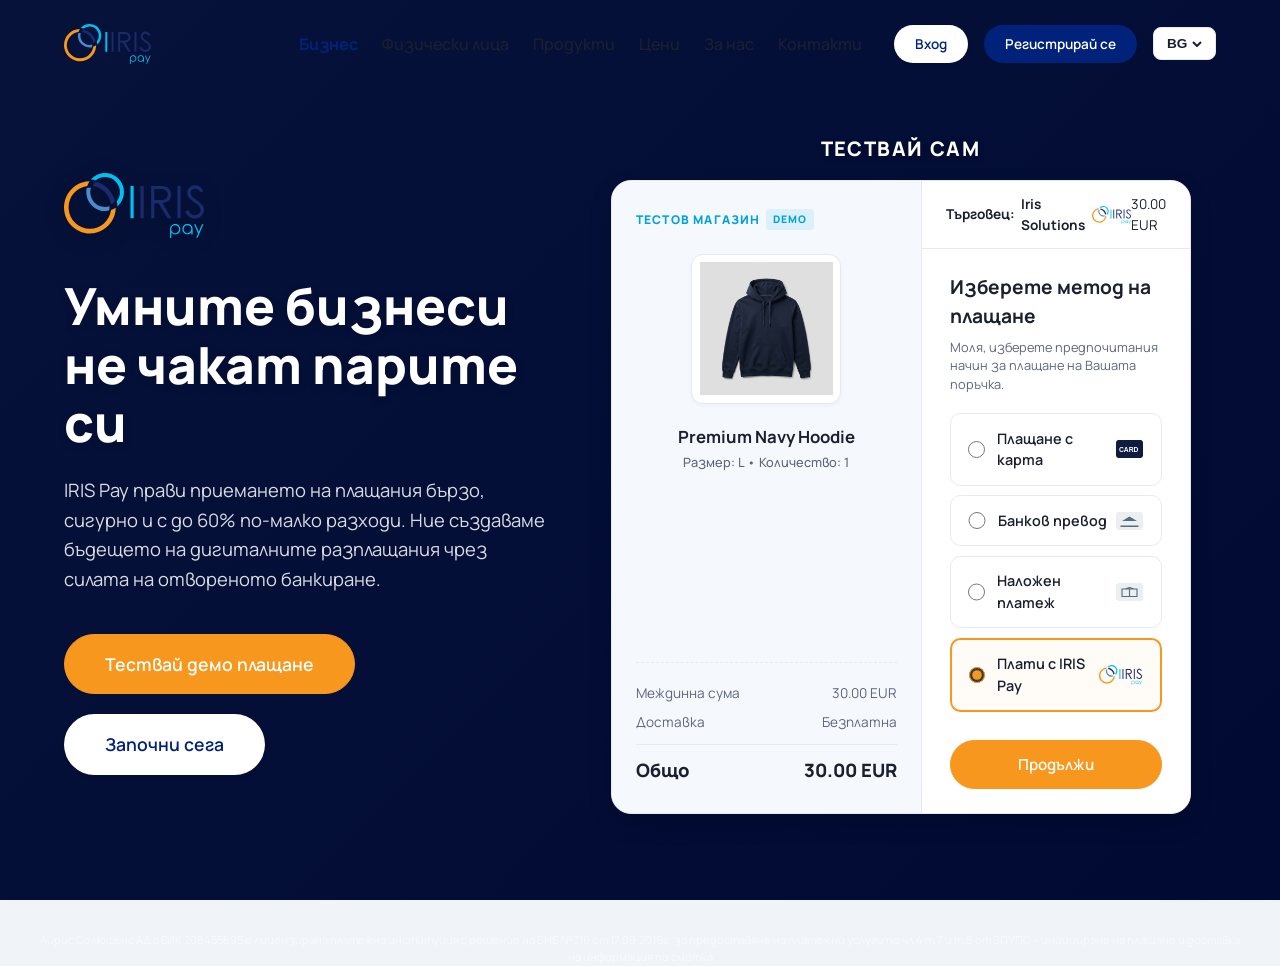
==== index.html @ ea44b790 "Add files via upload" ====
<!DOCTYPE html>
<html lang="bg">
<head>
  <meta charset="UTF-8">
  <meta name="viewport" content="width=device-width, initial-scale=1.0">
  <title>IRIS Pay - Умните бизнеси не чакат парите си</title>
  <meta name="description" content="IRIS Pay прави приемането на плащания бързо, сигурно и с до 60% по-малко разходи. Ние създаваме бъдещето на дигиталните разплащания.">
  <meta name="keywords" content="IRIS Pay, Open Banking, плащане по сметка, БГ банки, финтех">
  <link rel="stylesheet" href="style.css">
  <link rel="shortcut icon" href="iris-logo.svg" type="image/svg+xml">
</head>
<body>

  <!-- Header -->
  <header class="header" id="main-header">
    <a href="index.html" class="header__logo-link" id="logo-home">
      <img src="iris-logo.svg" alt="IRIS Pay Logo" class="header__logo">
    </a>
    
    <nav class="header__nav">
      <ul class="header__menu">
        <li class="header__menu-item"><a href="#" class="header__menu-link header__menu-link--active">Бизнес</a></li>
        <li class="header__menu-item"><a href="#" class="header__menu-link">Физически лица</a></li>
        <li class="header__menu-item"><a href="#" class="header__menu-link">Продукти</a></li>
        <li class="header__menu-item"><a href="#" class="header__menu-link">Цени</a></li>
        <li class="header__menu-item"><a href="#" class="header__menu-link">За нас</a></li>
        <li class="header__menu-item"><a href="#" class="header__menu-link">Контакти</a></li>
      </ul>
      
      <div class="header__right">
        <a href="#" class="btn btn--white" style="padding: 0.5rem 1.25rem; font-size: 0.85rem;" id="login-button">Вход</a>
        <a href="#" class="btn btn--blue" style="padding: 0.5rem 1.25rem; font-size: 0.85rem;" id="register-button">Регистрирай се</a>
        
        <div class="language-selector" id="lang-selector">
          <button class="language-btn" id="language-toggle">
            <span id="current-lang-text">BG</span>
            <svg viewBox="0 0 10 6">
              <path d="M1 1L5 5L9 1"/>
            </svg>
          </button>
          <ul class="language-dropdown" id="language-dropdown">
            <li class="language-item" data-lang="bg"><a href="#">BG</a></li>
            <li class="language-item" data-lang="en"><a href="#">EN</a></li>
            <li class="language-item" data-lang="ro"><a href="#">RO</a></li>
          </ul>
        </div>
      </div>
    </nav>
  </header>

  <!-- Hero Section -->
  <main class="hero" id="hero-section">
    <div class="hero__grid">
      <!-- Left Column: Branding Title & Description -->
      <div class="hero__content">
        <img src="iris-logo.svg" alt="IRIS Logo Big" class="hero__logo">
        <h1 class="hero__title">Умните бизнеси не чакат парите си</h1>
        <p class="hero__description">
          IRIS Pay прави приемането на плащания бързо, сигурно и с до 60% по-малко разходи. 
          Ние създаваме бъдещето на дигиталните разплащания чрез силата на отвореното банкиране.
        </p>
        <div class="hero__actions">
          <a href="#demo-widget-section" class="btn btn--orange" style="font-size: 1.1rem; padding: 1rem 2.5rem; border-radius: 2rem;" id="scroll-to-demo-btn">
            Тествай демо плащане
          </a>
          <a href="#" class="btn btn--white" style="font-size: 1.1rem; padding: 1rem 2.5rem; border-radius: 2rem;" id="learn-more-btn">Започни сега</a>
        </div>
      </div>
      
      <!-- Right Column: Interactive Embedded Widget -->
      <div class="demo-widget-column" id="demo-widget-section">
        <h2 class="widget-header-title">Тествай сам</h2>
        
        <!-- Widened payment widget layout -->
        <div class="payment-widget">
          
          <!-- E-Commerce Left Panel Sidebar -->
          <aside class="widget-sidebar">
            <div class="widget-sidebar__store-header">
              <span data-t="storeHeader">Тестов магазин</span>
              <span class="widget-sidebar__store-badge">Demo</span>
            </div>
            
            <div class="widget-sidebar__product-details">
              <div class="widget-sidebar__product-img-box">
                <img src="demo_hoodie.png" alt="Premium Hoodie" class="widget-sidebar__product-img">
              </div>
              <h3 class="widget-sidebar__product-title" data-t="productTitle">Premium Navy Hoodie</h3>
              <p class="widget-sidebar__product-meta">
                <span data-t="productSize">Размер: L</span> &bull; <span data-t="productQty">Количество: 1</span>
              </p>
            </div>
            
            <!-- Mobile compact summary info -->
            <div class="widget-sidebar__mobile-summary">
              <span class="widget-sidebar__mobile-total-label" data-t="totalLabel">Общо</span>
              <span class="widget-sidebar__mobile-total-val">30.00 EUR</span>
            </div>
            
            <div class="widget-sidebar__breakdown">
              <div class="widget-sidebar__row">
                <span data-t="subtotalLabel">Междинна сума</span>
                <span>30.00 EUR</span>
              </div>
              <div class="widget-sidebar__row">
                <span data-t="shippingLabel">Доставка</span>
                <span data-t="shippingVal">Безплатна</span>
              </div>
              <div class="widget-sidebar__row widget-sidebar__row--total">
                <span data-t="totalLabel">Общо</span>
                <span>30.00 EUR</span>
              </div>
            </div>
          </aside>
          
          <!-- Checkout Right Panel Main -->
          <section class="widget-main">
            <!-- Widget Summary Bar -->
            <div class="widget-summary-bar">
              <div class="widget-summary-bar__merchant-box">
                <span class="widget-summary-bar__merchant" data-t="merchantLabel">Търговец:</span>
                <span class="widget-summary-bar__merchant">Iris Solutions</span>
                <img src="iris-logo.svg" alt="Iris Solutions Logo" class="widget-summary-bar__merchant-logo">
              </div>
              
              <!-- Hidden Timer (activated during Iris Pay flow) -->
              <div class="timer-container" id="widget-timer-header" style="display: none;">
                <div class="timer-box">
                  <span id="timer-minutes">04</span>:<span id="timer-seconds">00</span>
                </div>
              </div>
              
              <div class="widget-summary-bar__amount">30.00 EUR</div>
            </div>
            
            <!-- Widget Content Body -->
            <div class="widget-content" id="widget-content-body">
              
              <!-- Step 1: Mock Merchant Checkout -->
              <div id="view-checkout-select">
                <h3 class="widget-title" data-t="checkoutTitle">Изберете метод на плащане</h3>
                <p class="widget-subtitle" data-t="checkoutSubtitle">Моля, изберете предпочитания начин за плащане на Вашата поръчка.</p>
                
                <div class="checkout-methods">
                  <!-- Method 1: Card -->
                  <div class="method-card" data-method="card">
                    <input type="radio" name="payment-method" class="method-card__radio" id="method-card-input">
                    <div class="method-card__details">
                      <span class="method-card__name" data-t="methodCard">Плащане с карта</span>
                      <div class="method-card__icons">
                        <svg class="method-card__icon" viewBox="0 0 36 24" width="36" height="24">
                          <rect width="36" height="24" rx="3" fill="#0f1c3f"/>
                          <text x="4" y="16" fill="#fff" font-size="9" font-family="sans-serif" font-weight="bold">CARD</text>
                        </svg>
                      </div>
                    </div>
                  </div>
                  
                  <!-- Method 2: Bank Transfer -->
                  <div class="method-card" data-method="transfer">
                    <input type="radio" name="payment-method" class="method-card__radio" id="method-transfer-input">
                    <div class="method-card__details">
                      <span class="method-card__name" data-t="methodTransfer">Банков превод</span>
                      <div class="method-card__icons">
                        <svg class="method-card__icon" viewBox="0 0 36 24" width="36" height="24">
                          <rect width="36" height="24" rx="3" fill="#eceff1"/>
                          <path d="M18 6 L8 12 L28 12 Z M10 12 L10 18 M14 12 L14 18 M18 12 L18 18 M22 12 L22 18 M26 12 L26 18 M6 18 L30 18 L30 20 L6 20 Z" fill="#546e7a"/>
                        </svg>
                      </div>
                    </div>
                  </div>
                  
                  <!-- Method 3: COD -->
                  <div class="method-card" data-method="cod">
                    <input type="radio" name="payment-method" class="method-card__radio" id="method-cod-input">
                    <div class="method-card__details">
                      <span class="method-card__name" data-t="methodCod">Наложен платеж</span>
                      <div class="method-card__icons">
                        <svg class="method-card__icon" viewBox="0 0 36 24" width="36" height="24">
                          <rect width="36" height="24" rx="3" fill="#eceff1"/>
                          <path d="M8 8 L28 8 L28 18 L8 18 Z M18 6 L12 8 M18 6 L24 8 M18 8 L18 18" stroke="#546e7a" stroke-width="1.5" fill="none"/>
                        </svg>
                      </div>
                    </div>
                  </div>
                  
                  <!-- Method 4: IRIS Pay -->
                  <div class="method-card method-card--iris method-card--selected" data-method="iris">
                    <input type="radio" name="payment-method" class="method-card__radio" id="method-iris-input" checked>
                    <div class="method-card__details">
                      <span class="method-card__name" data-t="methodIris">Плати с IRIS Pay</span>
                      <img src="iris-logo.svg" alt="IRIS Pay Logo" class="method-card__logo">
                    </div>
                  </div>
                </div>
                
                <!-- Guidance Alert Box -->
                <div class="checkout-alert" id="checkout-alert"></div>
                
                <button class="btn btn--orange" id="btn-checkout-next" style="margin-top: 1rem; border-radius: 2rem; width: 100%;">
                  <span data-t="continue">Продължи</span>
                </button>
              </div>
              
              <!-- Step 2: Country & Bank Selection (Initially Hidden) -->
              <div id="view-bank-list" style="display: none;">
                <h3 class="widget-title" data-t="title">Държава на банковата сметка</h3>
                
                <!-- Country Selector flags -->
                <div class="country-selector" id="flags-container"></div>
                
                <h3 class="widget-title" data-t="chooseBank" style="margin-top: 1rem;">Изберете Вашата банка</h3>
                <p class="widget-subtitle" data-t="chooseBankSubtitle">Когато изберете банката си, ще бъдете пренасочени към нейното приложение.</p>
                
                <!-- Bank Items Grid -->
                <div class="bank-grid" id="bank-grid"></div>
              </div>
              
              <!-- Step 3: Selected Bank Confirmation (Initially Hidden) -->
              <div id="view-bank-confirm" class="selected-bank-view" style="display: none;">
                <div class="selected-bank-header">
                  <div class="selected-bank-title">
                    <span data-t="selectedBank">Избрана банка:</span>
                    <span class="selected-bank-name dynamic-bank-name">Revolut</span>
                  </div>
                  <a href="#" class="back-link" id="back-to-list">
                    <svg width="12" height="12" viewBox="0 0 24 24" fill="none" stroke="currentColor" stroke-width="2.5" stroke-linecap="round" stroke-linejoin="round" style="transform: rotate(180deg);">
                      <line x1="5" y1="12" x2="19" y2="12"></line>
                      <polyline points="12 5 19 12 12 19"></polyline>
                    </svg>
                    <span data-t="selectOtherBank">Изберете друга банка</span>
                  </a>
                </div>
                
                <div class="selected-bank-instructions" id="instructions-text">
                  <!-- Dynamically populated instructions -->
                </div>
                
                <div class="selected-bank-actions">
                  <button class="btn btn--orange btn--widget-continue" id="btn-continue-widget">
                    <span data-t="continue">Продължи</span>
                  </button>
                  <button class="btn--circle-arrow-widget" id="btn-continue-circle-widget">
                    <svg width="14" height="14" viewBox="0 0 24 24" fill="none" stroke="currentColor" stroke-width="3" stroke-linecap="round" stroke-linejoin="round">
                      <line x1="5" y1="12" x2="19" y2="12"></line>
                      <polyline points="12 5 19 12 12 19"></polyline>
                    </svg>
                  </button>
                </div>
              </div>
              
              <!-- Step 4: Inline Mock Bank Portal (Initially Hidden) -->
              <div id="view-bank-portal" class="bank-portal-inline" style="display: none;">
                <div class="bank-portal-inline__logo" id="portal-bank-logo-container"></div>
                <h2 class="bank-portal-inline__title" data-t="bankPortalTitle">Потвърждение на плащането</h2>
                <p class="bank-portal-inline__desc" id="portal-desc-text">
                  Моля, потвърдете трансакцията към <span id="portal-desc-merchant">Iris Solutions</span>.
                </p>
                
                <div class="bank-portal-inline__info-box">
                  <div class="bank-portal-inline__row">
                    <span class="bank-portal-inline__label" data-t="merchantLabel">Търговец:</span>
                    <span class="bank-portal-inline__val" id="portal-merchant-val">Iris Solutions</span>
                  </div>
                  <div class="bank-portal-inline__row">
                    <span class="bank-portal-inline__label" data-t="description">Описание:</span>
                    <span class="bank-portal-inline__val" id="portal-desc-val">IRIS-1042: Premium Navy Hoodie</span>
                  </div>
                  <div class="bank-portal-inline__row">
                    <span class="bank-portal-inline__label" data-t="date">Дата:</span>
                    <span class="bank-portal-inline__val" id="portal-date-val">2026-07-08 14:53:24</span>
                  </div>
                  <div class="bank-portal-inline__row">
                    <span class="bank-portal-inline__label" data-t="amountLabel">Сума:</span>
                    <span class="bank-portal-inline__val" id="portal-amount-val">30.00 EUR</span>
                  </div>
                </div>
                
                <button id="portal-btn-confirm" class="btn btn--portal-confirm">Потвърди плащането</button>
                <button id="portal-btn-cancel" class="btn btn--portal-cancel">Откажи плащането</button>
              </div>
              
            </div>
          </section>
          
        </div>
      </div>
    </div>
  </main>

  <!-- Disclaimer Footer -->
  <footer class="checkout-footer" id="checkout-footer" data-t="licence">
    Айрис Солюшънс АД с ЕИК 208455895 е лицензирана платежна институция с решение на БНБ №316 от 17.09.2019г. за предоставяне на платежни услуги по чл.4 т.7 и т.8 от ЗПУПС – иницииране на плащане и доставка на информация по сметка
  </footer>

  <script src="app.js"></script>
  <script>
    // Smooth scroll to demo widget section when clicking "Тествай демо плащане" button
    document.getElementById('scroll-to-demo-btn').addEventListener('click', (e) => {
      e.preventDefault();
      document.getElementById('demo-widget-section').scrollIntoView({ behavior: 'smooth' });
    });
  </script>
</body>
</html>
---- style.css ----
@import url('https://fonts.googleapis.com/css2?family=Manrope:wght@300;400;500;600;700;800&display=swap');

:root {
  --font-main: 'Manrope', sans-serif;
  
  /* Brand colors */
  --color-primary: #00227a;
  --color-primary-dark: #00164e;
  --color-secondary: #00a2db;
  --color-accent: #f7971d;
  --color-accent-hover: #e08316;
  
  /* Background colors */
  --color-bg-main: #f0f3f8;
  --color-bg-dark: #001152;
  --color-card-bg: #ffffff;
  --color-sidebar-bg: #f5f8fc;
  
  /* Text colors */
  --color-text-dark: #1b2030;
  --color-text-muted: #5e667e;
  --color-text-light: #ffffff;
  
  /* Border colors */
  --color-border: #e6eaf0;
  --color-border-active: #00a2db;
  
  /* Shadows */
  --shadow-sm: 0 2px 4px rgba(0, 0, 0, 0.04);
  --shadow-md: 0 4px 12px rgba(0, 0, 0, 0.08);
  --shadow-lg: 0 10px 25px rgba(0, 0, 0, 0.12);
  
  /* Transitions */
  --transition-fast: 0.2s ease;
  --transition-normal: 0.3s cubic-bezier(0.4, 0, 0.2, 1);
}

* {
  box-sizing: border-box;
  margin: 0;
  padding: 0;
}

body {
  font-family: var(--font-main);
  background-color: var(--color-bg-main);
  color: var(--color-text-dark);
  line-height: 1.5;
  -webkit-font-smoothing: antialiased;
  min-height: 100vh;
  display: flex;
  flex-direction: column;
}

/* Scrollbar styling */
::-webkit-scrollbar {
  width: 6px;
  height: 6px;
}
::-webkit-scrollbar-track {
  background: transparent;
}
::-webkit-scrollbar-thumb {
  background: #cbd5e1;
  border-radius: 4px;
}
::-webkit-scrollbar-thumb:hover {
  background: #94a3b8;
}

/* Typography */
h1, h2, h3, h4, h5, h6 {
  font-weight: 700;
  color: var(--color-text-dark);
}

a {
  color: var(--color-secondary);
  text-decoration: none;
  transition: color var(--transition-fast);
}
a:hover {
  color: var(--color-primary);
}

/* Header Styles */
.header {
  position: fixed;
  top: 0;
  left: 0;
  width: 100%;
  padding: 1.5rem 5%;
  z-index: 100;
  transition: background-color var(--transition-normal);
  display: flex;
  justify-content: space-between;
  align-items: center;
}

.header--scrolled {
  background-color: rgba(255, 255, 255, 0.95);
  backdrop-filter: blur(8px);
  box-shadow: var(--shadow-sm);
  padding: 1rem 5%;
}

.header__logo-link {
  display: flex;
  align-items: center;
  height: 40px;
}

.header__logo {
  height: 100%;
  width: auto;
}

.header__nav {
  display: flex;
  align-items: center;
  gap: 2rem;
}

.header__menu {
  display: flex;
  gap: 1.5rem;
  list-style: none;
}

.header__menu-link {
  color: var(--color-text-dark);
  font-weight: 500;
  font-size: 1rem;
}
.header__menu-link:hover {
  color: var(--color-secondary);
}

.header__menu-link--active {
  color: var(--color-primary);
  font-weight: 700;
}

.header__right {
  display: flex;
  align-items: center;
  gap: 1rem;
}

/* Buttons */
.btn {
  display: inline-flex;
  align-items: center;
  justify-content: center;
  font-weight: 600;
  border-radius: 2rem;
  padding: 0.75rem 1.75rem;
  cursor: pointer;
  transition: all var(--transition-fast);
  border: 1px solid transparent;
  font-family: var(--font-main);
  font-size: 0.95rem;
  text-decoration: none;
}

.btn--blue {
  background-color: var(--color-primary);
  color: var(--color-text-light);
}
.btn--blue:hover {
  background-color: var(--color-primary-dark);
  transform: translateY(-1px);
}

.btn--white {
  background-color: var(--color-text-light);
  color: var(--color-primary);
  box-shadow: var(--shadow-sm);
}
.btn--white:hover {
  background-color: var(--color-bg-main);
  transform: translateY(-1px);
}

.btn--orange {
  background-color: var(--color-accent);
  color: var(--color-text-light);
  border: 1px solid var(--color-accent);
  padding: 0.8rem 2.2rem;
  border-radius: 2rem;
  font-weight: 600;
  gap: 0.5rem;
  text-decoration: none;
}
.btn--orange:hover {
  background-color: var(--color-accent-hover);
  border-color: var(--color-accent-hover);
  transform: translateY(-1px);
}

.btn--circle-arrow {
  width: 3.2rem;
  height: 3.2rem;
  border-radius: 50%;
  background-color: var(--color-accent);
  color: var(--color-text-light);
  display: inline-flex;
  align-items: center;
  justify-content: center;
  border: none;
  cursor: pointer;
  transition: all var(--transition-fast);
  font-size: 1.2rem;
}
.btn--circle-arrow:hover {
  background-color: var(--color-accent-hover);
  transform: scale(1.05);
}

/* Language selector */
.language-selector {
  position: relative;
  display: inline-block;
}

.language-btn {
  background: white;
  border: 1px solid var(--color-border);
  border-radius: 0.5rem;
  padding: 0.5rem 0.8rem;
  font-size: 0.85rem;
  font-weight: 600;
  color: var(--color-text-dark);
  cursor: pointer;
  display: flex;
  align-items: center;
  gap: 0.3rem;
}
.language-btn:hover {
  border-color: var(--color-text-muted);
}

.language-btn svg {
  width: 10px;
  height: 6px;
  fill: none;
  stroke: currentColor;
  stroke-width: 2;
  transition: transform var(--transition-fast);
}

.language-btn--open svg {
  transform: rotate(180deg);
}

.language-dropdown {
  position: absolute;
  top: 100%;
  right: 0;
  margin-top: 0.5rem;
  background: white;
  border: 1px solid var(--color-border);
  border-radius: 0.5rem;
  box-shadow: var(--shadow-md);
  list-style: none;
  min-width: 80px;
  display: none;
  z-index: 110;
}

.language-dropdown--open {
  display: block;
}

.language-item a {
  display: block;
  padding: 0.5rem 1rem;
  color: var(--color-text-dark);
  font-weight: 500;
  text-align: center;
}
.language-item a:hover {
  background-color: var(--color-bg-main);
  color: var(--color-secondary);
}

/* Session Timer */
.timer-container {
  display: flex;
  align-items: center;
  gap: 0.5rem;
  font-size: 0.85rem;
  font-weight: 600;
  color: var(--color-text-muted);
}

.timer-box {
  background-color: #0b1a50;
  color: white;
  padding: 0.25rem 0.5rem;
  border-radius: 0.4rem;
  font-weight: 700;
  font-size: 1.1rem;
  letter-spacing: 0.05em;
  font-family: monospace;
}

/* Homepage Hero & Grid Section */
.hero {
  position: relative;
  min-height: 100vh;
  display: flex;
  justify-content: center;
  align-items: center;
  overflow: hidden;
  color: var(--color-text-light);
  padding: 7rem 5% 4rem;
  /* Light static gradient background for optimal performance */
  background: linear-gradient(135deg, #07123a 0%, #000a33 100%);
}

.hero__grid {
  display: grid;
  grid-template-columns: 0.95fr 1.05fr;
  gap: 4rem;
  width: 100%;
  max-width: 1240px;
  z-index: 2;
  align-items: center;
}

.hero__content {
  text-align: left;
}

.hero__logo {
  width: 140px;
  margin-bottom: 2rem;
  filter: drop-shadow(0 4px 10px rgba(0, 0, 0, 0.2));
}

.hero__title {
  font-size: clamp(2rem, 4vw, 3.2rem);
  font-weight: 800;
  line-height: 1.15;
  margin-bottom: 1.5rem;
  color: white;
  text-shadow: 0 2px 10px rgba(0, 0, 0, 0.15);
}

.hero__description {
  font-size: clamp(0.95rem, 1.6vw, 1.15rem);
  font-weight: 400;
  color: rgba(255, 255, 255, 0.85);
  margin-bottom: 2.5rem;
  line-height: 1.6;
}

.hero__actions {
  display: flex;
  gap: 1.25rem;
  flex-wrap: wrap;
}

/* Embedded Demo Widget Column */
.demo-widget-column {
  display: flex;
  flex-direction: column;
  align-items: center;
  width: 100%;
}

.widget-header-title {
  font-size: 1.25rem;
  font-weight: 800;
  color: white;
  margin-bottom: 1rem;
  text-align: center;
  text-shadow: 0 2px 6px rgba(0, 0, 0, 0.3);
  letter-spacing: 0.08em;
  text-transform: uppercase;
}

/* WIDENED PAYMENT WIDGET CONTAINER (E-Commerce layout) */
.payment-widget {
  background-color: var(--color-card-bg);
  border-radius: 1.25rem;
  box-shadow: var(--shadow-lg);
  border: 1px solid var(--color-border);
  width: 100%;
  max-width: 780px; /* Expanded width on desktop */
  min-height: 520px;
  display: flex;
  flex-direction: row; /* Horizontal split: left=store/product, right=checkout */
  overflow: hidden;
  color: var(--color-text-dark);
  position: relative;
  transition: all var(--transition-normal);
}

/* E-Commerce Product Sidebar (Left Panel) */
.widget-sidebar {
  width: 310px;
  background-color: var(--color-sidebar-bg);
  border-right: 1px solid var(--color-border);
  padding: 1.75rem 1.5rem;
  display: flex;
  flex-direction: column;
  text-align: left;
}

.widget-sidebar__store-header {
  font-size: 0.75rem;
  font-weight: 800;
  color: var(--color-secondary);
  text-transform: uppercase;
  letter-spacing: 0.1em;
  margin-bottom: 1.5rem;
  display: flex;
  align-items: center;
  gap: 0.35rem;
}

.widget-sidebar__store-badge {
  background-color: rgba(0, 162, 219, 0.1);
  color: var(--color-secondary);
  padding: 0.15rem 0.4rem;
  border-radius: 0.25rem;
  font-size: 0.65rem;
}

/* Product Info */
.widget-sidebar__product-details {
  display: flex;
  flex-direction: column;
  align-items: center;
  margin-bottom: 2rem;
}

.widget-sidebar__product-img-box {
  width: 150px;
  height: 150px;
  border-radius: 0.75rem;
  background-color: #ffffff;
  border: 1px solid var(--color-border);
  display: flex;
  align-items: center;
  justify-content: center;
  overflow: hidden;
  box-shadow: var(--shadow-sm);
  margin-bottom: 1.25rem;
  transition: transform var(--transition-fast);
}
.widget-sidebar__product-img-box:hover {
  transform: scale(1.03);
}

.widget-sidebar__product-img {
  width: 90%;
  height: 90%;
  object-fit: contain;
}

.widget-sidebar__product-title {
  font-size: 1.05rem;
  font-weight: 700;
  color: var(--color-text-dark);
  text-align: center;
  margin-bottom: 0.25rem;
}

.widget-sidebar__product-meta {
  font-size: 0.8rem;
  color: var(--color-text-muted);
  font-weight: 500;
  text-align: center;
}

/* Cost Breakdown */
.widget-sidebar__breakdown {
  margin-top: auto;
  border-top: 1px dashed var(--color-border);
  padding-top: 1.25rem;
}

.widget-sidebar__row {
  display: flex;
  justify-content: space-between;
  font-size: 0.85rem;
  color: var(--color-text-muted);
  margin-bottom: 0.5rem;
}

.widget-sidebar__row--total {
  margin-top: 0.75rem;
  border-top: 1px solid var(--color-border);
  padding-top: 0.75rem;
  font-size: 1.15rem;
  font-weight: 800;
  color: var(--color-text-dark);
  margin-bottom: 0;
}

.widget-sidebar__mobile-summary {
  display: none; /* Hidden on desktop */
}

/* Checkout Content Panel (Right Panel) */
.widget-main {
  flex: 1;
  background-color: var(--color-card-bg);
  display: flex;
  flex-direction: column;
  transition: background-color var(--transition-normal), color var(--transition-normal);
}

/* Dark mode theme for bank mock portal */
.widget-main--dark {
  background-color: #1a212d !important;
  color: #ffffff !important;
}

.widget-main--dark .widget-summary-bar {
  background-color: #151a24 !important;
  border-bottom-color: #2e3b4e !important;
}

.widget-main--dark .widget-summary-bar__merchant {
  color: #ffffff !important;
}

.widget-main--dark .widget-summary-bar__amount {
  color: #22d3ee !important;
}

/* Compact Widget Summary Header */
.widget-summary-bar {
  background-color: var(--color-card-bg);
  padding: 0.8rem 1.5rem;
  border-bottom: 1px solid var(--color-border);
  display: flex;
  justify-content: space-between;
  align-items: center;
  font-size: 0.85rem;
}

.widget-summary-bar__merchant-box {
  display: flex;
  align-items: center;
  gap: 0.4rem;
}

.widget-summary-bar__merchant {
  font-weight: 700;
  color: var(--color-text-dark);
}

.widget-summary-bar__merchant-logo {
  height: 18px;
  width: auto;
}

/* Widget Content Area */
.widget-content {
  padding: 1.5rem 1.75rem;
  flex-grow: 1;
  display: flex;
  flex-direction: column;
  justify-content: center;
}

.widget-title {
  font-size: 1.2rem;
  font-weight: 700;
  margin-bottom: 0.85rem;
  color: var(--color-text-dark);
  text-align: left;
}

.widget-main--dark .widget-title {
  color: #ffffff !important;
}

.widget-subtitle {
  font-size: 0.8rem;
  color: var(--color-text-muted);
  margin-top: -0.4rem;
  margin-bottom: 1.25rem;
  line-height: 1.45;
  text-align: left;
}

.widget-main--dark .widget-subtitle {
  color: #94a3b8 !important;
}

/* Checkout selection step */
.checkout-methods {
  display: flex;
  flex-direction: column;
  gap: 0.6rem;
  margin-bottom: 0.75rem;
}

.method-card {
  display: flex;
  align-items: center;
  padding: 0.85rem 1.1rem;
  border: 1px solid var(--color-border);
  border-radius: 0.65rem;
  cursor: pointer;
  transition: all var(--transition-fast);
  background-color: white;
  user-select: none;
}

.method-card:hover {
  border-color: #cbd5e1;
  background-color: #f8fafc;
}

.method-card--selected {
  border-color: var(--color-secondary);
  background-color: rgba(0, 162, 219, 0.03);
}

.method-card--iris {
  border: 1px dashed rgba(247, 151, 29, 0.5);
}

.method-card--iris.method-card--selected {
  border: 2px solid var(--color-accent);
  background-color: rgba(247, 151, 29, 0.04);
}

.method-card__radio {
  margin-right: 0.75rem;
  width: 1.1rem;
  height: 1.1rem;
  accent-color: var(--color-secondary);
  cursor: pointer;
}

.method-card--iris .method-card__radio {
  accent-color: var(--color-accent);
}

.method-card__details {
  flex-grow: 1;
  display: flex;
  align-items: center;
  justify-content: space-between;
}

.method-card__name {
  font-weight: 600;
  font-size: 0.9rem;
}

.method-card__icons {
  display: flex;
  gap: 0.25rem;
}

.method-card__icon {
  height: 18px;
  width: auto;
  border-radius: 2px;
}

.method-card__logo {
  height: 20px;
  width: auto;
}

/* Alert box for demo guidance */
.checkout-alert {
  background-color: #fffbeb;
  border: 1px solid #fef3c7;
  border-radius: 0.5rem;
  padding: 0.65rem 0.85rem;
  color: #b45309;
  font-size: 0.75rem;
  margin-bottom: 0.75rem;
  line-height: 1.4;
  text-align: left;
  display: none;
}

/* Country selection styles in Widget */
.country-selector {
  display: flex;
  gap: 0.5rem;
  margin-bottom: 1rem;
  flex-wrap: wrap;
}

.country-flag {
  width: 2.3rem;
  height: 1.6rem;
  border-radius: 0.25rem;
  cursor: pointer;
  border: 2px solid transparent;
  transition: all var(--transition-fast);
  overflow: hidden;
  box-shadow: var(--shadow-sm);
  display: flex;
  align-items: center;
  justify-content: center;
  background-color: white;
}

.country-flag svg {
  width: 100%;
  height: 100%;
  object-fit: cover;
}

.country-flag:hover {
  transform: translateY(-1px);
}

.country-flag--active {
  border-color: var(--color-secondary);
  box-shadow: var(--shadow-md);
  transform: translateY(-1px);
}

/* Bank Grid inside Widget */
.bank-grid {
  display: grid;
  grid-template-columns: repeat(3, 1fr);
  gap: 0.5rem;
  margin-top: 0.5rem;
  overflow-y: auto;
  max-height: 200px;
  padding-right: 2px;
}

.bank-item {
  background-color: white;
  border: 1px solid var(--color-border);
  border-radius: 0.5rem;
  height: 52px;
  display: flex;
  align-items: center;
  justify-content: center;
  padding: 0.4rem;
  cursor: pointer;
  transition: all var(--transition-fast);
}

.bank-item:hover {
  box-shadow: var(--shadow-sm);
  border-color: var(--color-secondary);
}

.bank-item--active {
  border-color: var(--color-secondary);
  box-shadow: 0 0 0 2px rgba(0, 162, 219, 0.1);
}

.bank-logo {
  max-width: 100%;
  max-height: 100%;
  display: flex;
  align-items: center;
  justify-content: center;
}

/* Selected Bank Confirmation View */
.selected-bank-view {
  display: flex;
  flex-direction: column;
  height: 100%;
  flex-grow: 1;
}

.selected-bank-header {
  display: flex;
  justify-content: space-between;
  align-items: center;
  border-bottom: 1px solid var(--color-border);
  padding-bottom: 0.75rem;
  margin-bottom: 1rem;
}

.selected-bank-title {
  display: flex;
  flex-direction: column;
  font-size: 0.8rem;
  color: var(--color-text-muted);
  text-align: left;
}

.selected-bank-name {
  color: var(--color-text-dark);
  font-weight: 700;
  font-size: 1.15rem;
}

.back-link {
  font-size: 0.8rem;
  font-weight: 600;
  display: flex;
  align-items: center;
  gap: 0.3rem;
  color: var(--color-text-muted);
}
.back-link:hover {
  color: var(--color-primary);
}

.selected-bank-instructions {
  font-size: 0.78rem;
  color: var(--color-text-muted);
  line-height: 1.5;
  margin-bottom: 1.25rem;
  text-align: left;
}

.selected-bank-instructions p {
  margin-bottom: 0.5rem;
}

.selected-bank-instructions a {
  text-decoration: underline;
  font-weight: 500;
}

.selected-bank-actions {
  margin-top: auto;
  display: flex;
  align-items: center;
  gap: 0.5rem;
}

.btn--widget-continue {
  flex-grow: 1;
  padding: 0.75rem 1.5rem;
  border-radius: 2rem;
}

.btn--circle-arrow-widget {
  width: 2.8rem;
  height: 2.8rem;
  border-radius: 50%;
  background-color: var(--color-accent);
  color: var(--color-text-light);
  display: inline-flex;
  align-items: center;
  justify-content: center;
  border: none;
  cursor: pointer;
  transition: all var(--transition-fast);
}
.btn--circle-arrow-widget:hover {
  background-color: var(--color-accent-hover);
  transform: scale(1.05);
}

/* INLINE BANK PORTAL DESIGN STYLES (Matching user's request) */
.bank-portal-inline {
  display: flex;
  flex-direction: column;
  height: 100%;
  color: #ffffff;
  text-align: center;
  padding: 0.5rem 0;
  justify-content: center;
}

.bank-portal-inline__logo {
  height: 38px;
  margin-bottom: 1rem;
  display: flex;
  justify-content: center;
}

/* Turn SVGs white/light inside dark portal */
.widget-main--dark .bank-logo text {
  fill: #ffffff !important;
}
.widget-main--dark .bank-logo path {
  fill: #ffffff !important;
}

.bank-portal-inline__title {
  font-size: 1.25rem;
  font-weight: 700;
  color: #a5b4fc; /* soft indigo */
  margin-bottom: 0.35rem;
}

.bank-portal-inline__desc {
  font-size: 0.8rem;
  color: #94a3b8;
  margin-bottom: 1.25rem;
  line-height: 1.4;
}

.bank-portal-inline__info-box {
  background-color: #0d121c;
  border-radius: 0.75rem;
  padding: 1rem 1.25rem;
  margin-bottom: 1.5rem;
  text-align: left;
  border: 1px solid #273549;
}

.bank-portal-inline__row {
  display: flex;
  justify-content: space-between;
  margin-bottom: 0.5rem;
  font-size: 0.8rem;
}

.bank-portal-inline__row:last-child {
  margin-bottom: 0;
  border-top: 1px solid #273549;
  padding-top: 0.5rem;
  font-weight: 800;
  font-size: 0.95rem;
}

.bank-portal-inline__label {
  color: #94a3b8;
}

.bank-portal-inline__val {
  color: #f1f5f9;
  font-weight: 600;
}

.bank-portal-inline__row:last-child .bank-portal-inline__label {
  color: #ffffff;
}
.bank-portal-inline__row:last-child .bank-portal-inline__val {
  color: #22d3ee; /* cyan total */
}

.btn--portal-confirm {
  background-color: #22d3ee;
  color: #0e131b;
  font-weight: 800;
  width: 100%;
  padding: 0.85rem;
  border-radius: 0.5rem;
  font-size: 0.95rem;
  border: none;
  cursor: pointer;
  transition: all var(--transition-fast);
  margin-bottom: 0.6rem;
}
.btn--portal-confirm:hover {
  background-color: #06b6d4;
  transform: translateY(-1px);
}

.btn--portal-cancel {
  background-color: transparent;
  color: #cbd5e1;
  font-weight: 600;
  width: 100%;
  padding: 0.8rem;
  border: 1px solid #475569;
  border-radius: 0.5rem;
  font-size: 0.9rem;
  cursor: pointer;
  transition: all var(--transition-fast);
}
.btn--portal-cancel:hover {
  background-color: rgba(255, 255, 255, 0.05);
}

/* Footer disclaimer for checkout */
.checkout-footer {
  text-align: center;
  font-size: 0.7rem;
  color: rgba(255, 255, 255, 0.6);
  max-width: 1240px;
  margin: 2rem auto 0;
  padding: 0 1rem;
  line-height: 1.5;
  z-index: 2;
  position: relative;
}

/* Success view styling */
.success-card {
  text-align: center;
  padding: 1rem 0;
  display: flex;
  flex-direction: column;
  align-items: center;
}

.success-icon-box {
  width: 60px;
  height: 60px;
  border-radius: 50%;
  background-color: #dcfce7;
  color: #15803d;
  display: inline-flex;
  align-items: center;
  justify-content: center;
  margin-bottom: 1.25rem;
  font-size: 2rem;
  animation: scaleUp 0.5s cubic-bezier(0.175, 0.885, 0.32, 1.275);
}

@keyframes scaleUp {
  0% { transform: scale(0); }
  100% { transform: scale(1); }
}

.success-title {
  font-size: 1.35rem;
  font-weight: 800;
  color: #15803d;
  margin-bottom: 0.5rem;
}

.success-desc {
  color: var(--color-text-muted);
  font-size: 0.82rem;
  margin-bottom: 1.25rem;
  line-height: 1.4;
}

.receipt-box {
  background-color: var(--color-bg-main);
  border-radius: 0.6rem;
  padding: 0.85rem 1rem;
  width: 100%;
  text-align: left;
  border: 1px solid var(--color-border);
  margin-bottom: 1.5rem;
}

.receipt-row {
  display: flex;
  justify-content: space-between;
  margin-bottom: 0.4rem;
  font-size: 0.78rem;
}
.receipt-row:last-child {
  margin-bottom: 0;
  border-top: 1px dashed #cbd5e1;
  padding-top: 0.4rem;
  font-weight: 700;
  font-size: 0.95rem;
}

.receipt-label {
  color: var(--color-text-muted);
}

.receipt-value {
  color: var(--color-text-dark);
}

/* Animations and Responsive adaptations */
@media (max-width: 992px) {
  .hero {
    padding-top: 6rem;
  }
  .hero__grid {
    grid-template-columns: 1fr;
    gap: 3rem;
    text-align: center;
  }
  
  .hero__content {
    text-align: center;
  }
  
  .hero__logo {
    margin: 0 auto 2rem;
  }
  
  .hero__actions {
    justify-content: center;
  }
  
  .payment-widget {
    margin: 0 auto;
  }
}

@media (max-width: 768px) {
  .payment-widget {
    flex-direction: column;
    max-width: 440px;
    margin: 0 auto;
    min-height: auto;
  }
  
  .widget-sidebar {
    width: 100%;
    border-right: none;
    border-bottom: 1px solid var(--color-border);
    padding: 1rem 1.25rem;
    flex-direction: row; /* Horizontal summary on mobile */
    align-items: center;
    justify-content: space-between;
  }
  
  /* Hide details on mobile sidebar, only show thumbnail and price */
  .widget-sidebar__store-header {
    display: none;
  }
  
  .widget-sidebar__product-details {
    display: flex;
    flex-direction: row; /* Inline on mobile */
    align-items: center;
    margin-bottom: 0;
    gap: 0.75rem;
  }
  
  .widget-sidebar__product-img-box {
    width: 48px;
    height: 48px;
    margin-bottom: 0;
    border-radius: 0.4rem;
  }
  
  .widget-sidebar__product-title {
    font-size: 0.9rem;
    text-align: left;
    margin-bottom: 0;
  }
  
  .widget-sidebar__product-meta {
    display: none; /* Hide size/qty details on mobile */
  }
  
  .widget-sidebar__breakdown {
    display: none; /* Hide breakdown list */
  }
  
  .widget-sidebar__mobile-summary {
    display: flex; /* Show mobile summary total */
    flex-direction: column;
    text-align: right;
  }
  
  .widget-sidebar__mobile-total-label {
    font-size: 0.75rem;
    color: var(--color-text-muted);
    font-weight: 500;
  }
  
  .widget-sidebar__mobile-total-val {
    font-size: 1.15rem;
    font-weight: 800;
    color: var(--color-primary);
  }
}

@media (max-width: 576px) {
  .header {
    padding: 1rem 1.5rem;
  }
  
  .header__nav {
    gap: 1rem;
  }
  
  .header__menu {
    display: none; /* Hide header menu on mobile */
  }
}
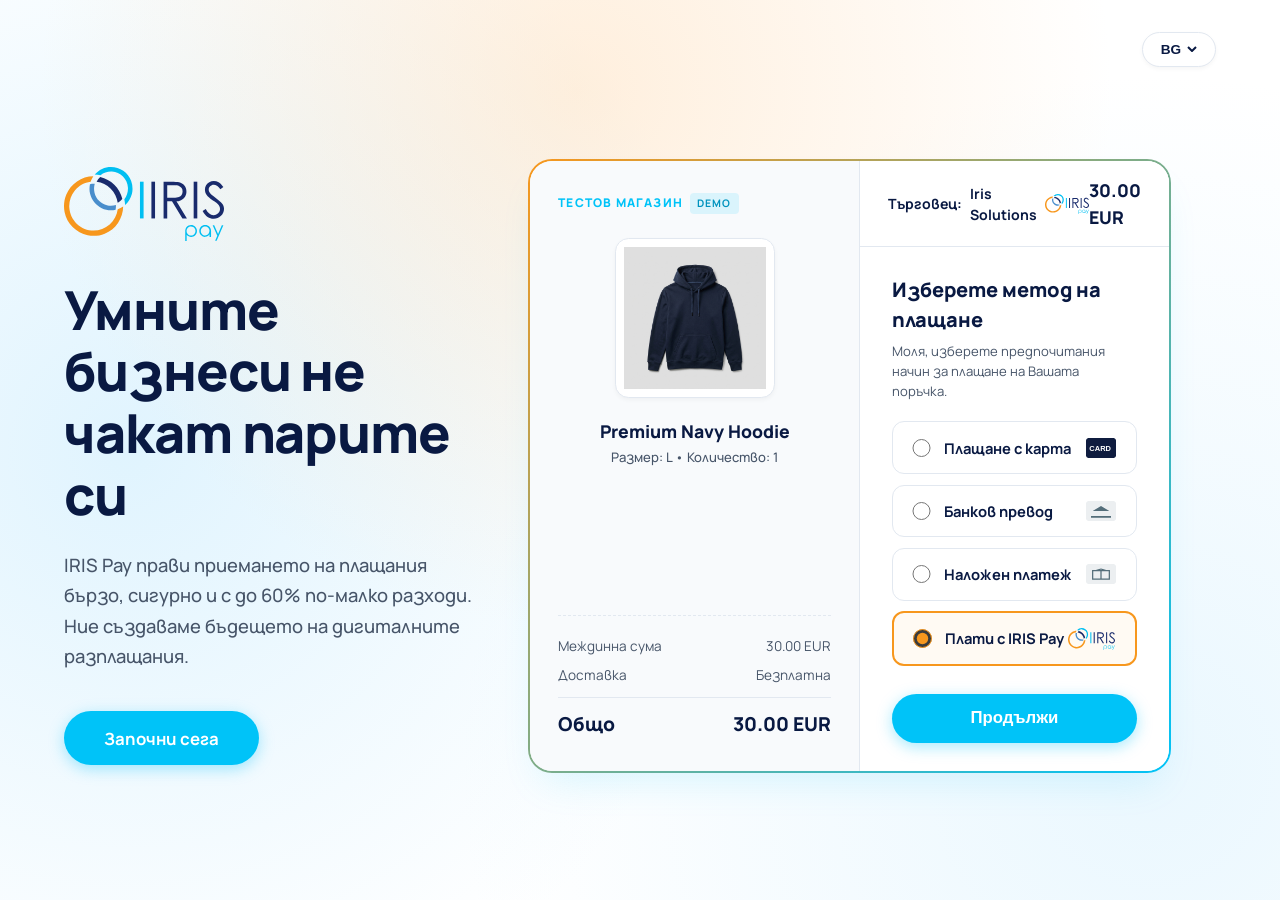
==== commit a1968993: "Add files via upload" ====
--- a/index.html
+++ b/index.html
@@ -11,42 +11,25 @@
 </head>
 <body>
 
-  <!-- Header -->
-  <header class="header" id="main-header">
-    <a href="index.html" class="header__logo-link" id="logo-home">
-      <img src="iris-logo.svg" alt="IRIS Pay Logo" class="header__logo">
-    </a>
-    
-    <nav class="header__nav">
-      <ul class="header__menu">
-        <li class="header__menu-item"><a href="#" class="header__menu-link header__menu-link--active">Бизнес</a></li>
-        <li class="header__menu-item"><a href="#" class="header__menu-link">Физически лица</a></li>
-        <li class="header__menu-item"><a href="#" class="header__menu-link">Продукти</a></li>
-        <li class="header__menu-item"><a href="#" class="header__menu-link">Цени</a></li>
-        <li class="header__menu-item"><a href="#" class="header__menu-link">За нас</a></li>
-        <li class="header__menu-item"><a href="#" class="header__menu-link">Контакти</a></li>
+  <!-- Floating Top-Right 6-Language Switcher (BG, EN, RO, HR, GR, IT) -->
+  <div class="floating-lang-selector" id="lang-selector">
+    <div class="language-selector">
+      <button class="language-btn" id="language-toggle">
+        <span id="current-lang-text">BG</span>
+        <svg viewBox="0 0 10 6">
+          <path d="M1 1L5 5L9 1"/>
+        </svg>
+      </button>
+      <ul class="language-dropdown" id="language-dropdown">
+        <li class="language-item" data-lang="bg"><a href="#">🇧🇬 Български (BG)</a></li>
+        <li class="language-item" data-lang="en"><a href="#">🇬🇧 English (EN)</a></li>
+        <li class="language-item" data-lang="ro"><a href="#">🇷🇴 Română (RO)</a></li>
+        <li class="language-item" data-lang="hr"><a href="#">🇭🇷 Hrvatski (HR)</a></li>
+        <li class="language-item" data-lang="gr"><a href="#">🇬🇷 Ελληνικά (GR)</a></li>
+        <li class="language-item" data-lang="it"><a href="#">🇮🇹 Italiano (IT)</a></li>
       </ul>
-      
-      <div class="header__right">
-        <a href="#" class="btn btn--white" style="padding: 0.5rem 1.25rem; font-size: 0.85rem;" id="login-button">Вход</a>
-        <a href="#" class="btn btn--blue" style="padding: 0.5rem 1.25rem; font-size: 0.85rem;" id="register-button">Регистрирай се</a>
-        
-        <div class="language-selector" id="lang-selector">
-          <button class="language-btn" id="language-toggle">
-            <span id="current-lang-text">BG</span>
-            <svg viewBox="0 0 10 6">
-              <path d="M1 1L5 5L9 1"/>
-            </svg>
-          </button>
-          <ul class="language-dropdown" id="language-dropdown">
-            <li class="language-item" data-lang="bg"><a href="#">BG</a></li>
-            <li class="language-item" data-lang="en"><a href="#">EN</a></li>
-            <li class="language-item" data-lang="ro"><a href="#">RO</a></li>
-          </ul>
-        </div>
-      </div>
-    </nav>
-  </header>
+    </div>
+  </div>
 
   <!-- Hero Section -->
   <main class="hero" id="hero-section">
@@ -55,23 +38,20 @@
       <div class="hero__content">
         <img src="iris-logo.svg" alt="IRIS Logo Big" class="hero__logo">
         <h1 class="hero__title">Умните бизнеси не чакат парите си</h1>
-        <p class="hero__description">
+        <p class="hero__description" data-t="heroSubtitle">
           IRIS Pay прави приемането на плащания бързо, сигурно и с до 60% по-малко разходи. 
-          Ние създаваме бъдещето на дигиталните разплащания чрез силата на отвореното банкиране.
+          Ние създаваме бъдещето на дигиталните разплащания.
         </p>
         <div class="hero__actions">
-          <a href="#demo-widget-section" class="btn btn--orange" style="font-size: 1.1rem; padding: 1rem 2.5rem; border-radius: 2rem;" id="scroll-to-demo-btn">
-            Тествай демо плащане
+          <a href="https://irispay.eu/bg/register" target="_blank" class="btn btn--cyan" id="start-now-btn" data-t="startNow">
+            Започни сега
           </a>
-          <a href="#" class="btn btn--white" style="font-size: 1.1rem; padding: 1rem 2.5rem; border-radius: 2rem;" id="learn-more-btn">Започни сега</a>
         </div>
       </div>
       
       <!-- Right Column: Interactive Embedded Widget -->
       <div class="demo-widget-column" id="demo-widget-section">
-        <h2 class="widget-header-title">Тествай сам</h2>
-        
-        <!-- Widened payment widget layout -->
+        <!-- Widened payment widget layout (920px max-width) -->
         <div class="payment-widget">
           
           <!-- E-Commerce Left Panel Sidebar -->
@@ -197,7 +177,7 @@
                 <!-- Guidance Alert Box -->
                 <div class="checkout-alert" id="checkout-alert"></div>
                 
-                <button class="btn btn--orange" id="btn-checkout-next" style="margin-top: 1rem; border-radius: 2rem; width: 100%;">
+                <button class="btn btn--cyan" id="btn-checkout-next" style="margin-top: 1rem; border-radius: 2rem; width: 100%;">
                   <span data-t="continue">Продължи</span>
                 </button>
               </div>
@@ -237,7 +217,7 @@
                 </div>
                 
                 <div class="selected-bank-actions">
-                  <button class="btn btn--orange btn--widget-continue" id="btn-continue-widget">
+                  <button class="btn btn--widget-continue" id="btn-continue-widget">
                     <span data-t="continue">Продължи</span>
                   </button>
                   <button class="btn--circle-arrow-widget" id="btn-continue-circle-widget">
@@ -288,18 +268,6 @@
     </div>
   </main>
 
-  <!-- Disclaimer Footer -->
-  <footer class="checkout-footer" id="checkout-footer" data-t="licence">
-    Айрис Солюшънс АД с ЕИК 208455895 е лицензирана платежна институция с решение на БНБ №316 от 17.09.2019г. за предоставяне на платежни услуги по чл.4 т.7 и т.8 от ЗПУПС – иницииране на плащане и доставка на информация по сметка
-  </footer>
-
   <script src="app.js"></script>
-  <script>
-    // Smooth scroll to demo widget section when clicking "Тествай демо плащане" button
-    document.getElementById('scroll-to-demo-btn').addEventListener('click', (e) => {
-      e.preventDefault();
-      document.getElementById('demo-widget-section').scrollIntoView({ behavior: 'smooth' });
-    });
-  </script>
 </body>
 </html>
--- a/style.css
+++ b/style.css
@@ -1,34 +1,34 @@
-@import url('https://fonts.googleapis.com/css2?family=Manrope:wght@300;400;500;600;700;800&display=swap');
+@import url('https://fonts.googleapis.com/css2?family=Manrope:wght@300;400;500;600;700;800;900&display=swap');
 
 :root {
   --font-main: 'Manrope', sans-serif;
   
-  /* Brand colors */
-  --color-primary: #00227a;
-  --color-primary-dark: #00164e;
-  --color-secondary: #00a2db;
+  /* Brand colors matching live irispay.bg */
+  --color-primary: #091942;
+  --color-primary-light: #1e293b;
+  --color-cyan: #00c3f8;
+  --color-cyan-hover: #00b0e0;
   --color-accent: #f7971d;
   --color-accent-hover: #e08316;
   
   /* Background colors */
-  --color-bg-main: #f0f3f8;
-  --color-bg-dark: #001152;
+  --color-bg-main: #ffffff;
   --color-card-bg: #ffffff;
-  --color-sidebar-bg: #f5f8fc;
+  --color-sidebar-bg: #f8fafc;
   
   /* Text colors */
-  --color-text-dark: #1b2030;
-  --color-text-muted: #5e667e;
+  --color-text-dark: #091942;
+  --color-text-muted: #475569;
   --color-text-light: #ffffff;
   
   /* Border colors */
-  --color-border: #e6eaf0;
-  --color-border-active: #00a2db;
+  --color-border: #e2e8f0;
+  --color-border-active: #00c3f8;
   
   /* Shadows */
   --shadow-sm: 0 2px 4px rgba(0, 0, 0, 0.04);
-  --shadow-md: 0 4px 12px rgba(0, 0, 0, 0.08);
-  --shadow-lg: 0 10px 25px rgba(0, 0, 0, 0.12);
+  --shadow-md: 0 4px 12px rgba(0, 0, 0, 0.06);
+  --shadow-lg: 0 20px 40px -15px rgba(0, 195, 248, 0.15);
   
   /* Transitions */
   --transition-fast: 0.2s ease;
@@ -70,12 +70,12 @@
 
 /* Typography */
 h1, h2, h3, h4, h5, h6 {
-  font-weight: 700;
-  color: var(--color-text-dark);
+  font-weight: 800;
+  color: var(--color-primary);
 }
 
 a {
-  color: var(--color-secondary);
+  color: var(--color-cyan);
   text-decoration: none;
   transition: color var(--transition-fast);
 }
@@ -83,141 +83,14 @@
   color: var(--color-primary);
 }
 
-/* Header Styles */
-.header {
-  position: fixed;
-  top: 0;
-  left: 0;
-  width: 100%;
-  padding: 1.5rem 5%;
-  z-index: 100;
-  transition: background-color var(--transition-normal);
-  display: flex;
-  justify-content: space-between;
-  align-items: center;
-}
-
-.header--scrolled {
-  background-color: rgba(255, 255, 255, 0.95);
-  backdrop-filter: blur(8px);
-  box-shadow: var(--shadow-sm);
-  padding: 1rem 5%;
-}
-
-.header__logo-link {
-  display: flex;
-  align-items: center;
-  height: 40px;
-}
-
-.header__logo {
-  height: 100%;
-  width: auto;
-}
-
-.header__nav {
-  display: flex;
-  align-items: center;
-  gap: 2rem;
-}
-
-.header__menu {
-  display: flex;
-  gap: 1.5rem;
-  list-style: none;
-}
-
-.header__menu-link {
-  color: var(--color-text-dark);
-  font-weight: 500;
-  font-size: 1rem;
-}
-.header__menu-link:hover {
-  color: var(--color-secondary);
-}
-
-.header__menu-link--active {
-  color: var(--color-primary);
-  font-weight: 700;
-}
-
-.header__right {
-  display: flex;
-  align-items: center;
-  gap: 1rem;
-}
-
-/* Buttons */
-.btn {
-  display: inline-flex;
-  align-items: center;
-  justify-content: center;
-  font-weight: 600;
-  border-radius: 2rem;
-  padding: 0.75rem 1.75rem;
-  cursor: pointer;
-  transition: all var(--transition-fast);
-  border: 1px solid transparent;
-  font-family: var(--font-main);
-  font-size: 0.95rem;
-  text-decoration: none;
-}
-
-.btn--blue {
-  background-color: var(--color-primary);
-  color: var(--color-text-light);
-}
-.btn--blue:hover {
-  background-color: var(--color-primary-dark);
-  transform: translateY(-1px);
-}
-
-.btn--white {
-  background-color: var(--color-text-light);
-  color: var(--color-primary);
-  box-shadow: var(--shadow-sm);
-}
-.btn--white:hover {
-  background-color: var(--color-bg-main);
-  transform: translateY(-1px);
-}
-
-.btn--orange {
-  background-color: var(--color-accent);
-  color: var(--color-text-light);
-  border: 1px solid var(--color-accent);
-  padding: 0.8rem 2.2rem;
-  border-radius: 2rem;
-  font-weight: 600;
-  gap: 0.5rem;
-  text-decoration: none;
-}
-.btn--orange:hover {
-  background-color: var(--color-accent-hover);
-  border-color: var(--color-accent-hover);
-  transform: translateY(-1px);
-}
-
-.btn--circle-arrow {
-  width: 3.2rem;
-  height: 3.2rem;
-  border-radius: 50%;
-  background-color: var(--color-accent);
-  color: var(--color-text-light);
-  display: inline-flex;
-  align-items: center;
-  justify-content: center;
-  border: none;
-  cursor: pointer;
-  transition: all var(--transition-fast);
-  font-size: 1.2rem;
-}
-.btn--circle-arrow:hover {
-  background-color: var(--color-accent-hover);
-  transform: scale(1.05);
-}
-
-/* Language selector */
+/* Floating Top-Right Language selector (No header) */
+.floating-lang-selector {
+  position: absolute;
+  top: 2rem;
+  right: 5%;
+  z-index: 1000;
+}
+
 .language-selector {
   position: relative;
   display: inline-block;
@@ -226,18 +99,21 @@
 .language-btn {
   background: white;
   border: 1px solid var(--color-border);
-  border-radius: 0.5rem;
-  padding: 0.5rem 0.8rem;
+  border-radius: 2rem;
+  padding: 0.55rem 1.1rem;
   font-size: 0.85rem;
-  font-weight: 600;
-  color: var(--color-text-dark);
+  font-weight: 700;
+  color: var(--color-primary);
   cursor: pointer;
   display: flex;
   align-items: center;
-  gap: 0.3rem;
+  gap: 0.4rem;
+  box-shadow: var(--shadow-sm);
+  transition: all var(--transition-fast);
 }
 .language-btn:hover {
-  border-color: var(--color-text-muted);
+  border-color: var(--color-cyan);
+  box-shadow: var(--shadow-md);
 }
 
 .language-btn svg {
@@ -260,12 +136,13 @@
   margin-top: 0.5rem;
   background: white;
   border: 1px solid var(--color-border);
-  border-radius: 0.5rem;
+  border-radius: 0.75rem;
   box-shadow: var(--shadow-md);
   list-style: none;
-  min-width: 80px;
+  min-width: 110px;
   display: none;
   z-index: 110;
+  overflow: hidden;
 }
 
 .language-dropdown--open {
@@ -273,39 +150,50 @@
 }
 
 .language-item a {
-  display: block;
-  padding: 0.5rem 1rem;
+  display: flex;
+  align-items: center;
+  gap: 0.5rem;
+  padding: 0.6rem 1rem;
   color: var(--color-text-dark);
-  font-weight: 500;
-  text-align: center;
+  font-weight: 600;
+  font-size: 0.85rem;
 }
 .language-item a:hover {
-  background-color: var(--color-bg-main);
-  color: var(--color-secondary);
-}
-
-/* Session Timer */
-.timer-container {
-  display: flex;
-  align-items: center;
-  gap: 0.5rem;
-  font-size: 0.85rem;
-  font-weight: 600;
-  color: var(--color-text-muted);
-}
-
-.timer-box {
-  background-color: #0b1a50;
-  color: white;
-  padding: 0.25rem 0.5rem;
-  border-radius: 0.4rem;
+  background-color: #f1f5f9;
+  color: var(--color-cyan);
+}
+
+.lang-flag-mini {
+  width: 18px;
+  height: 12px;
+  border-radius: 2px;
+  object-fit: cover;
+}
+
+/* Primary Cyan Action Button */
+.btn--cyan {
+  background-color: var(--color-cyan);
+  color: #ffffff;
+  padding: 0.9rem 2.5rem;
+  border-radius: 2rem;
   font-weight: 700;
-  font-size: 1.1rem;
-  letter-spacing: 0.05em;
-  font-family: monospace;
-}
-
-/* Homepage Hero & Grid Section */
+  font-size: 1.05rem;
+  box-shadow: 0 4px 15px rgba(0, 195, 248, 0.35);
+  display: inline-flex;
+  align-items: center;
+  justify-content: center;
+  border: none;
+  cursor: pointer;
+  transition: all var(--transition-fast);
+  text-decoration: none;
+}
+.btn--cyan:hover {
+  background-color: var(--color-cyan-hover);
+  transform: translateY(-2px);
+  box-shadow: 0 6px 20px rgba(0, 195, 248, 0.45);
+}
+
+/* Homepage Hero Section - Clean Light Mesh Gradient */
 .hero {
   position: relative;
   min-height: 100vh;
@@ -313,18 +201,20 @@
   justify-content: center;
   align-items: center;
   overflow: hidden;
-  color: var(--color-text-light);
-  padding: 7rem 5% 4rem;
-  /* Light static gradient background for optimal performance */
-  background: linear-gradient(135deg, #07123a 0%, #000a33 100%);
+  padding: 6rem 5% 4rem;
+  background-color: #ffffff;
+  background-image: 
+    radial-gradient(circle at 45% 10%, rgba(254, 215, 170, 0.4) 0%, rgba(255, 255, 255, 0) 50%),
+    radial-gradient(circle at 10% 50%, rgba(186, 230, 253, 0.45) 0%, rgba(255, 255, 255, 0) 50%),
+    radial-gradient(circle at 90% 85%, rgba(186, 230, 253, 0.3) 0%, rgba(255, 255, 255, 0) 50%);
 }
 
 .hero__grid {
   display: grid;
-  grid-template-columns: 0.95fr 1.05fr;
-  gap: 4rem;
+  grid-template-columns: 0.9fr 1.1fr;
+  gap: 3.5rem;
   width: 100%;
-  max-width: 1240px;
+  max-width: 1320px;
   z-index: 2;
   align-items: center;
 }
@@ -334,35 +224,33 @@
 }
 
 .hero__logo {
-  width: 140px;
+  width: 160px;
   margin-bottom: 2rem;
-  filter: drop-shadow(0 4px 10px rgba(0, 0, 0, 0.2));
 }
 
 .hero__title {
-  font-size: clamp(2rem, 4vw, 3.2rem);
-  font-weight: 800;
+  font-size: clamp(2.2rem, 4.2vw, 3.4rem);
+  font-weight: 900;
   line-height: 1.15;
   margin-bottom: 1.5rem;
-  color: white;
-  text-shadow: 0 2px 10px rgba(0, 0, 0, 0.15);
+  color: var(--color-primary);
+  letter-spacing: -0.02em;
 }
 
 .hero__description {
-  font-size: clamp(0.95rem, 1.6vw, 1.15rem);
-  font-weight: 400;
-  color: rgba(255, 255, 255, 0.85);
+  font-size: clamp(1rem, 1.6vw, 1.15rem);
+  font-weight: 500;
+  color: var(--color-text-muted);
   margin-bottom: 2.5rem;
-  line-height: 1.6;
+  line-height: 1.65;
 }
 
 .hero__actions {
   display: flex;
   gap: 1.25rem;
-  flex-wrap: wrap;
-}
-
-/* Embedded Demo Widget Column */
+}
+
+/* WIDENED PAYMENT WIDGET CONTAINER (920px max-width & Gradient Border) */
 .demo-widget-column {
   display: flex;
   flex-direction: column;
@@ -370,28 +258,17 @@
   width: 100%;
 }
 
-.widget-header-title {
-  font-size: 1.25rem;
-  font-weight: 800;
-  color: white;
-  margin-bottom: 1rem;
-  text-align: center;
-  text-shadow: 0 2px 6px rgba(0, 0, 0, 0.3);
-  letter-spacing: 0.08em;
-  text-transform: uppercase;
-}
-
-/* WIDENED PAYMENT WIDGET CONTAINER (E-Commerce layout) */
 .payment-widget {
-  background-color: var(--color-card-bg);
-  border-radius: 1.25rem;
+  background: linear-gradient(#ffffff, #ffffff) padding-box,
+              linear-gradient(135deg, #f7971d 0%, #00c3f8 100%) border-box;
+  border: 2.5px solid transparent;
+  border-radius: 1.5rem;
   box-shadow: var(--shadow-lg);
-  border: 1px solid var(--color-border);
   width: 100%;
-  max-width: 780px; /* Expanded width on desktop */
-  min-height: 520px;
-  display: flex;
-  flex-direction: row; /* Horizontal split: left=store/product, right=checkout */
+  max-width: 920px; /* Widened checkout widget */
+  min-height: 540px;
+  display: flex;
+  flex-direction: row;
   overflow: hidden;
   color: var(--color-text-dark);
   position: relative;
@@ -400,10 +277,10 @@
 
 /* E-Commerce Product Sidebar (Left Panel) */
 .widget-sidebar {
-  width: 310px;
+  width: 330px;
   background-color: var(--color-sidebar-bg);
   border-right: 1px solid var(--color-border);
-  padding: 1.75rem 1.5rem;
+  padding: 2rem 1.75rem;
   display: flex;
   flex-direction: column;
   text-align: left;
@@ -412,21 +289,22 @@
 .widget-sidebar__store-header {
   font-size: 0.75rem;
   font-weight: 800;
-  color: var(--color-secondary);
+  color: var(--color-cyan);
   text-transform: uppercase;
   letter-spacing: 0.1em;
   margin-bottom: 1.5rem;
   display: flex;
   align-items: center;
-  gap: 0.35rem;
+  gap: 0.4rem;
 }
 
 .widget-sidebar__store-badge {
-  background-color: rgba(0, 162, 219, 0.1);
-  color: var(--color-secondary);
-  padding: 0.15rem 0.4rem;
+  background-color: rgba(0, 195, 248, 0.12);
+  color: #0093be;
+  padding: 0.15rem 0.45rem;
   border-radius: 0.25rem;
   font-size: 0.65rem;
+  font-weight: 700;
 }
 
 /* Product Info */
@@ -438,9 +316,9 @@
 }
 
 .widget-sidebar__product-img-box {
-  width: 150px;
-  height: 150px;
-  border-radius: 0.75rem;
+  width: 160px;
+  height: 160px;
+  border-radius: 0.85rem;
   background-color: #ffffff;
   border: 1px solid var(--color-border);
   display: flex;
@@ -462,15 +340,15 @@
 }
 
 .widget-sidebar__product-title {
-  font-size: 1.05rem;
-  font-weight: 700;
-  color: var(--color-text-dark);
+  font-size: 1.1rem;
+  font-weight: 800;
+  color: var(--color-primary);
   text-align: center;
   margin-bottom: 0.25rem;
 }
 
 .widget-sidebar__product-meta {
-  font-size: 0.8rem;
+  font-size: 0.82rem;
   color: var(--color-text-muted);
   font-weight: 500;
   text-align: center;
@@ -495,14 +373,14 @@
   margin-top: 0.75rem;
   border-top: 1px solid var(--color-border);
   padding-top: 0.75rem;
-  font-size: 1.15rem;
-  font-weight: 800;
-  color: var(--color-text-dark);
+  font-size: 1.2rem;
+  font-weight: 900;
+  color: var(--color-primary);
   margin-bottom: 0;
 }
 
 .widget-sidebar__mobile-summary {
-  display: none; /* Hidden on desktop */
+  display: none;
 }
 
 /* Checkout Content Panel (Right Panel) */
@@ -536,33 +414,39 @@
 /* Compact Widget Summary Header */
 .widget-summary-bar {
   background-color: var(--color-card-bg);
-  padding: 0.8rem 1.5rem;
+  padding: 1rem 1.75rem;
   border-bottom: 1px solid var(--color-border);
   display: flex;
   justify-content: space-between;
   align-items: center;
-  font-size: 0.85rem;
+  font-size: 0.88rem;
 }
 
 .widget-summary-bar__merchant-box {
   display: flex;
   align-items: center;
-  gap: 0.4rem;
+  gap: 0.5rem;
 }
 
 .widget-summary-bar__merchant {
   font-weight: 700;
-  color: var(--color-text-dark);
+  color: var(--color-primary);
 }
 
 .widget-summary-bar__merchant-logo {
-  height: 18px;
+  height: 20px;
   width: auto;
+}
+
+.widget-summary-bar__amount {
+  font-weight: 900;
+  font-size: 1.1rem;
+  color: var(--color-primary);
 }
 
 /* Widget Content Area */
 .widget-content {
-  padding: 1.5rem 1.75rem;
+  padding: 1.75rem 2rem;
   flex-grow: 1;
   display: flex;
   flex-direction: column;
@@ -570,10 +454,10 @@
 }
 
 .widget-title {
-  font-size: 1.2rem;
-  font-weight: 700;
+  font-size: 1.25rem;
+  font-weight: 800;
   margin-bottom: 0.85rem;
-  color: var(--color-text-dark);
+  color: var(--color-primary);
   text-align: left;
 }
 
@@ -582,11 +466,11 @@
 }
 
 .widget-subtitle {
-  font-size: 0.8rem;
+  font-size: 0.82rem;
   color: var(--color-text-muted);
   margin-top: -0.4rem;
   margin-bottom: 1.25rem;
-  line-height: 1.45;
+  line-height: 1.5;
   text-align: left;
 }
 
@@ -598,16 +482,16 @@
 .checkout-methods {
   display: flex;
   flex-direction: column;
-  gap: 0.6rem;
+  gap: 0.65rem;
   margin-bottom: 0.75rem;
 }
 
 .method-card {
   display: flex;
   align-items: center;
-  padding: 0.85rem 1.1rem;
+  padding: 0.9rem 1.2rem;
   border: 1px solid var(--color-border);
-  border-radius: 0.65rem;
+  border-radius: 0.75rem;
   cursor: pointer;
   transition: all var(--transition-fast);
   background-color: white;
@@ -620,24 +504,24 @@
 }
 
 .method-card--selected {
-  border-color: var(--color-secondary);
-  background-color: rgba(0, 162, 219, 0.03);
+  border-color: var(--color-cyan);
+  background-color: rgba(0, 195, 248, 0.04);
 }
 
 .method-card--iris {
-  border: 1px dashed rgba(247, 151, 29, 0.5);
+  border: 1.5px dashed rgba(247, 151, 29, 0.6);
 }
 
 .method-card--iris.method-card--selected {
   border: 2px solid var(--color-accent);
-  background-color: rgba(247, 151, 29, 0.04);
+  background-color: rgba(247, 151, 29, 0.05);
 }
 
 .method-card__radio {
-  margin-right: 0.75rem;
-  width: 1.1rem;
-  height: 1.1rem;
-  accent-color: var(--color-secondary);
+  margin-right: 0.85rem;
+  width: 1.15rem;
+  height: 1.15rem;
+  accent-color: var(--color-cyan);
   cursor: pointer;
 }
 
@@ -653,8 +537,8 @@
 }
 
 .method-card__name {
-  font-weight: 600;
-  font-size: 0.9rem;
+  font-weight: 700;
+  font-size: 0.92rem;
 }
 
 .method-card__icons {
@@ -663,13 +547,13 @@
 }
 
 .method-card__icon {
-  height: 18px;
+  height: 20px;
   width: auto;
   border-radius: 2px;
 }
 
 .method-card__logo {
-  height: 20px;
+  height: 22px;
   width: auto;
 }
 
@@ -678,9 +562,9 @@
   background-color: #fffbeb;
   border: 1px solid #fef3c7;
   border-radius: 0.5rem;
-  padding: 0.65rem 0.85rem;
+  padding: 0.7rem 0.9rem;
   color: #b45309;
-  font-size: 0.75rem;
+  font-size: 0.78rem;
   margin-bottom: 0.75rem;
   line-height: 1.4;
   text-align: left;
@@ -691,14 +575,14 @@
 .country-selector {
   display: flex;
   gap: 0.5rem;
-  margin-bottom: 1rem;
+  margin-bottom: 1.25rem;
   flex-wrap: wrap;
 }
 
 .country-flag {
-  width: 2.3rem;
-  height: 1.6rem;
-  border-radius: 0.25rem;
+  width: 2.5rem;
+  height: 1.7rem;
+  border-radius: 0.3rem;
   cursor: pointer;
   border: 2px solid transparent;
   transition: all var(--transition-fast);
@@ -721,7 +605,7 @@
 }
 
 .country-flag--active {
-  border-color: var(--color-secondary);
+  border-color: var(--color-cyan);
   box-shadow: var(--shadow-md);
   transform: translateY(-1px);
 }
@@ -730,18 +614,18 @@
 .bank-grid {
   display: grid;
   grid-template-columns: repeat(3, 1fr);
-  gap: 0.5rem;
+  gap: 0.6rem;
   margin-top: 0.5rem;
   overflow-y: auto;
-  max-height: 200px;
+  max-height: 220px;
   padding-right: 2px;
 }
 
 .bank-item {
   background-color: white;
   border: 1px solid var(--color-border);
-  border-radius: 0.5rem;
-  height: 52px;
+  border-radius: 0.6rem;
+  height: 56px;
   display: flex;
   align-items: center;
   justify-content: center;
@@ -752,12 +636,12 @@
 
 .bank-item:hover {
   box-shadow: var(--shadow-sm);
-  border-color: var(--color-secondary);
+  border-color: var(--color-cyan);
 }
 
 .bank-item--active {
-  border-color: var(--color-secondary);
-  box-shadow: 0 0 0 2px rgba(0, 162, 219, 0.1);
+  border-color: var(--color-cyan);
+  box-shadow: 0 0 0 2px rgba(0, 195, 248, 0.15);
 }
 
 .bank-logo {
@@ -781,7 +665,7 @@
   justify-content: space-between;
   align-items: center;
   border-bottom: 1px solid var(--color-border);
-  padding-bottom: 0.75rem;
+  padding-bottom: 0.85rem;
   margin-bottom: 1rem;
 }
 
@@ -794,27 +678,27 @@
 }
 
 .selected-bank-name {
-  color: var(--color-text-dark);
+  color: var(--color-primary);
+  font-weight: 800;
+  font-size: 1.2rem;
+}
+
+.back-link {
+  font-size: 0.82rem;
   font-weight: 700;
-  font-size: 1.15rem;
-}
-
-.back-link {
+  display: flex;
+  align-items: center;
+  gap: 0.35rem;
+  color: var(--color-text-muted);
+}
+.back-link:hover {
+  color: var(--color-cyan);
+}
+
+.selected-bank-instructions {
   font-size: 0.8rem;
-  font-weight: 600;
-  display: flex;
-  align-items: center;
-  gap: 0.3rem;
   color: var(--color-text-muted);
-}
-.back-link:hover {
-  color: var(--color-primary);
-}
-
-.selected-bank-instructions {
-  font-size: 0.78rem;
-  color: var(--color-text-muted);
-  line-height: 1.5;
+  line-height: 1.55;
   margin-bottom: 1.25rem;
   text-align: left;
 }
@@ -825,25 +709,35 @@
 
 .selected-bank-instructions a {
   text-decoration: underline;
-  font-weight: 500;
+  font-weight: 600;
 }
 
 .selected-bank-actions {
   margin-top: auto;
   display: flex;
   align-items: center;
-  gap: 0.5rem;
+  gap: 0.6rem;
 }
 
 .btn--widget-continue {
   flex-grow: 1;
-  padding: 0.75rem 1.5rem;
+  padding: 0.85rem 1.5rem;
   border-radius: 2rem;
+  background-color: var(--color-accent);
+  color: white;
+  border: none;
+  font-weight: 700;
+  font-size: 1rem;
+  cursor: pointer;
+  transition: all var(--transition-fast);
+}
+.btn--widget-continue:hover {
+  background-color: var(--color-accent-hover);
 }
 
 .btn--circle-arrow-widget {
-  width: 2.8rem;
-  height: 2.8rem;
+  width: 3rem;
+  height: 3rem;
   border-radius: 50%;
   background-color: var(--color-accent);
   color: var(--color-text-light);
@@ -859,7 +753,7 @@
   transform: scale(1.05);
 }
 
-/* INLINE BANK PORTAL DESIGN STYLES (Matching user's request) */
+/* INLINE BANK PORTAL DESIGN STYLES */
 .bank-portal-inline {
   display: flex;
   flex-direction: column;
@@ -871,13 +765,12 @@
 }
 
 .bank-portal-inline__logo {
-  height: 38px;
+  height: 40px;
   margin-bottom: 1rem;
   display: flex;
   justify-content: center;
 }
 
-/* Turn SVGs white/light inside dark portal */
 .widget-main--dark .bank-logo text {
   fill: #ffffff !important;
 }
@@ -886,14 +779,14 @@
 }
 
 .bank-portal-inline__title {
-  font-size: 1.25rem;
-  font-weight: 700;
-  color: #a5b4fc; /* soft indigo */
+  font-size: 1.3rem;
+  font-weight: 800;
+  color: #a5b4fc;
   margin-bottom: 0.35rem;
 }
 
 .bank-portal-inline__desc {
-  font-size: 0.8rem;
+  font-size: 0.82rem;
   color: #94a3b8;
   margin-bottom: 1.25rem;
   line-height: 1.4;
@@ -902,7 +795,7 @@
 .bank-portal-inline__info-box {
   background-color: #0d121c;
   border-radius: 0.75rem;
-  padding: 1rem 1.25rem;
+  padding: 1.1rem 1.3rem;
   margin-bottom: 1.5rem;
   text-align: left;
   border: 1px solid #273549;
@@ -912,7 +805,7 @@
   display: flex;
   justify-content: space-between;
   margin-bottom: 0.5rem;
-  font-size: 0.8rem;
+  font-size: 0.82rem;
 }
 
 .bank-portal-inline__row:last-child {
@@ -920,7 +813,7 @@
   border-top: 1px solid #273549;
   padding-top: 0.5rem;
   font-weight: 800;
-  font-size: 0.95rem;
+  font-size: 0.98rem;
 }
 
 .bank-portal-inline__label {
@@ -936,7 +829,7 @@
   color: #ffffff;
 }
 .bank-portal-inline__row:last-child .bank-portal-inline__val {
-  color: #22d3ee; /* cyan total */
+  color: #22d3ee;
 }
 
 .btn--portal-confirm {
@@ -954,7 +847,6 @@
 }
 .btn--portal-confirm:hover {
   background-color: #06b6d4;
-  transform: translateY(-1px);
 }
 
 .btn--portal-cancel {
@@ -973,19 +865,6 @@
   background-color: rgba(255, 255, 255, 0.05);
 }
 
-/* Footer disclaimer for checkout */
-.checkout-footer {
-  text-align: center;
-  font-size: 0.7rem;
-  color: rgba(255, 255, 255, 0.6);
-  max-width: 1240px;
-  margin: 2rem auto 0;
-  padding: 0 1rem;
-  line-height: 1.5;
-  z-index: 2;
-  position: relative;
-}
-
 /* Success view styling */
 .success-card {
   text-align: center;
@@ -996,8 +875,8 @@
 }
 
 .success-icon-box {
-  width: 60px;
-  height: 60px;
+  width: 64px;
+  height: 64px;
   border-radius: 50%;
   background-color: #dcfce7;
   color: #15803d;
@@ -1005,7 +884,7 @@
   align-items: center;
   justify-content: center;
   margin-bottom: 1.25rem;
-  font-size: 2rem;
+  font-size: 2.2rem;
   animation: scaleUp 0.5s cubic-bezier(0.175, 0.885, 0.32, 1.275);
 }
 
@@ -1015,7 +894,7 @@
 }
 
 .success-title {
-  font-size: 1.35rem;
+  font-size: 1.4rem;
   font-weight: 800;
   color: #15803d;
   margin-bottom: 0.5rem;
@@ -1023,15 +902,15 @@
 
 .success-desc {
   color: var(--color-text-muted);
-  font-size: 0.82rem;
+  font-size: 0.85rem;
   margin-bottom: 1.25rem;
   line-height: 1.4;
 }
 
 .receipt-box {
-  background-color: var(--color-bg-main);
-  border-radius: 0.6rem;
-  padding: 0.85rem 1rem;
+  background-color: var(--color-sidebar-bg);
+  border-radius: 0.65rem;
+  padding: 1rem 1.1rem;
   width: 100%;
   text-align: left;
   border: 1px solid var(--color-border);
@@ -1041,15 +920,15 @@
 .receipt-row {
   display: flex;
   justify-content: space-between;
-  margin-bottom: 0.4rem;
-  font-size: 0.78rem;
+  margin-bottom: 0.45rem;
+  font-size: 0.8rem;
 }
 .receipt-row:last-child {
   margin-bottom: 0;
   border-top: 1px dashed #cbd5e1;
-  padding-top: 0.4rem;
-  font-weight: 700;
-  font-size: 0.95rem;
+  padding-top: 0.45rem;
+  font-weight: 800;
+  font-size: 0.98rem;
 }
 
 .receipt-label {
@@ -1057,14 +936,11 @@
 }
 
 .receipt-value {
-  color: var(--color-text-dark);
+  color: var(--color-primary);
 }
 
 /* Animations and Responsive adaptations */
-@media (max-width: 992px) {
-  .hero {
-    padding-top: 6rem;
-  }
+@media (max-width: 1024px) {
   .hero__grid {
     grid-template-columns: 1fr;
     gap: 3rem;
@@ -1101,19 +977,18 @@
     border-right: none;
     border-bottom: 1px solid var(--color-border);
     padding: 1rem 1.25rem;
-    flex-direction: row; /* Horizontal summary on mobile */
+    flex-direction: row;
     align-items: center;
     justify-content: space-between;
   }
   
-  /* Hide details on mobile sidebar, only show thumbnail and price */
   .widget-sidebar__store-header {
     display: none;
   }
   
   .widget-sidebar__product-details {
     display: flex;
-    flex-direction: row; /* Inline on mobile */
+    flex-direction: row;
     align-items: center;
     margin-bottom: 0;
     gap: 0.75rem;
@@ -1133,15 +1008,15 @@
   }
   
   .widget-sidebar__product-meta {
-    display: none; /* Hide size/qty details on mobile */
+    display: none;
   }
   
   .widget-sidebar__breakdown {
-    display: none; /* Hide breakdown list */
+    display: none;
   }
   
   .widget-sidebar__mobile-summary {
-    display: flex; /* Show mobile summary total */
+    display: flex;
     flex-direction: column;
     text-align: right;
   }
@@ -1158,17 +1033,3 @@
     color: var(--color-primary);
   }
 }
-
-@media (max-width: 576px) {
-  .header {
-    padding: 1rem 1.5rem;
-  }
-  
-  .header__nav {
-    gap: 1rem;
-  }
-  
-  .header__menu {
-    display: none; /* Hide header menu on mobile */
-  }
-}
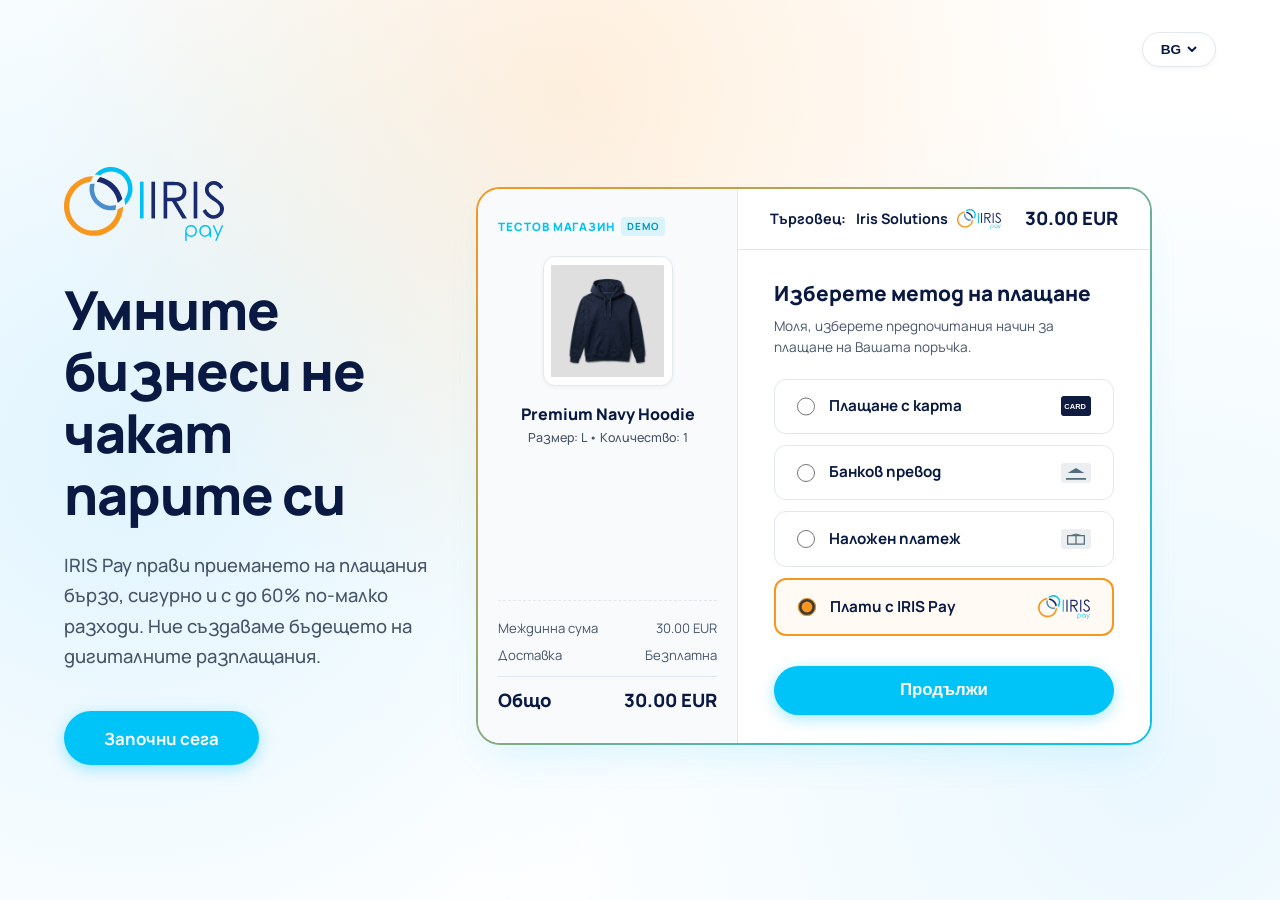
==== commit 8d40c5ef: "Add files via upload" ====
--- a/index.html
+++ b/index.html
@@ -37,7 +37,7 @@
       <!-- Left Column: Branding Title & Description -->
       <div class="hero__content">
         <img src="iris-logo.svg" alt="IRIS Logo Big" class="hero__logo">
-        <h1 class="hero__title">Умните бизнеси не чакат парите си</h1>
+        <h1 class="hero__title" data-t="heroTitle">Умните бизнеси не чакат парите си</h1>
         <p class="hero__description" data-t="heroSubtitle">
           IRIS Pay прави приемането на плащания бързо, сигурно и с до 60% по-малко разходи. 
           Ние създаваме бъдещето на дигиталните разплащания.
@@ -51,7 +51,7 @@
       
       <!-- Right Column: Interactive Embedded Widget -->
       <div class="demo-widget-column" id="demo-widget-section">
-        <!-- Widened payment widget layout (920px max-width) -->
+        <!-- Widened payment widget layout (940px max-width) -->
         <div class="payment-widget">
           
           <!-- E-Commerce Left Panel Sidebar -->
--- a/style.css
+++ b/style.css
@@ -211,10 +211,10 @@
 
 .hero__grid {
   display: grid;
-  grid-template-columns: 0.9fr 1.1fr;
-  gap: 3.5rem;
+  grid-template-columns: 0.85fr 1.15fr;
+  gap: 3rem;
   width: 100%;
-  max-width: 1320px;
+  max-width: 1360px;
   z-index: 2;
   align-items: center;
 }
@@ -250,7 +250,7 @@
   gap: 1.25rem;
 }
 
-/* WIDENED PAYMENT WIDGET CONTAINER (920px max-width & Gradient Border) */
+/* WIDENED PAYMENT WIDGET CONTAINER (940px max-width & Gradient Border) */
 .demo-widget-column {
   display: flex;
   flex-direction: column;
@@ -265,7 +265,7 @@
   border-radius: 1.5rem;
   box-shadow: var(--shadow-lg);
   width: 100%;
-  max-width: 920px; /* Widened checkout widget */
+  max-width: 940px; /* Widened checkout widget */
   min-height: 540px;
   display: flex;
   flex-direction: row;
@@ -275,50 +275,51 @@
   transition: all var(--transition-normal);
 }
 
-/* E-Commerce Product Sidebar (Left Panel) */
+/* Reduced E-Commerce Product Sidebar Width (260px) */
 .widget-sidebar {
-  width: 330px;
+  width: 260px; /* Reduced from 330px to give maximum space to checkout panel */
+  flex-shrink: 0;
   background-color: var(--color-sidebar-bg);
   border-right: 1px solid var(--color-border);
-  padding: 2rem 1.75rem;
+  padding: 1.75rem 1.25rem;
   display: flex;
   flex-direction: column;
   text-align: left;
 }
 
 .widget-sidebar__store-header {
-  font-size: 0.75rem;
+  font-size: 0.72rem;
   font-weight: 800;
   color: var(--color-cyan);
   text-transform: uppercase;
-  letter-spacing: 0.1em;
-  margin-bottom: 1.5rem;
-  display: flex;
-  align-items: center;
-  gap: 0.4rem;
+  letter-spacing: 0.08em;
+  margin-bottom: 1.25rem;
+  display: flex;
+  align-items: center;
+  gap: 0.35rem;
 }
 
 .widget-sidebar__store-badge {
   background-color: rgba(0, 195, 248, 0.12);
   color: #0093be;
-  padding: 0.15rem 0.45rem;
+  padding: 0.12rem 0.4rem;
   border-radius: 0.25rem;
-  font-size: 0.65rem;
+  font-size: 0.62rem;
   font-weight: 700;
 }
 
-/* Product Info */
+/* Product Info - Slightly smaller box to fit 260px cleanly */
 .widget-sidebar__product-details {
   display: flex;
   flex-direction: column;
   align-items: center;
-  margin-bottom: 2rem;
+  margin-bottom: 1.5rem;
 }
 
 .widget-sidebar__product-img-box {
-  width: 160px;
-  height: 160px;
-  border-radius: 0.85rem;
+  width: 130px;
+  height: 130px;
+  border-radius: 0.75rem;
   background-color: #ffffff;
   border: 1px solid var(--color-border);
   display: flex;
@@ -326,7 +327,7 @@
   justify-content: center;
   overflow: hidden;
   box-shadow: var(--shadow-sm);
-  margin-bottom: 1.25rem;
+  margin-bottom: 1rem;
   transition: transform var(--transition-fast);
 }
 .widget-sidebar__product-img-box:hover {
@@ -334,21 +335,21 @@
 }
 
 .widget-sidebar__product-img {
-  width: 90%;
-  height: 90%;
+  width: 88%;
+  height: 88%;
   object-fit: contain;
 }
 
 .widget-sidebar__product-title {
-  font-size: 1.1rem;
+  font-size: 1rem;
   font-weight: 800;
   color: var(--color-primary);
   text-align: center;
-  margin-bottom: 0.25rem;
+  margin-bottom: 0.2rem;
 }
 
 .widget-sidebar__product-meta {
-  font-size: 0.82rem;
+  font-size: 0.78rem;
   color: var(--color-text-muted);
   font-weight: 500;
   text-align: center;
@@ -358,22 +359,22 @@
 .widget-sidebar__breakdown {
   margin-top: auto;
   border-top: 1px dashed var(--color-border);
-  padding-top: 1.25rem;
+  padding-top: 1.1rem;
 }
 
 .widget-sidebar__row {
   display: flex;
   justify-content: space-between;
-  font-size: 0.85rem;
+  font-size: 0.82rem;
   color: var(--color-text-muted);
-  margin-bottom: 0.5rem;
+  margin-bottom: 0.45rem;
 }
 
 .widget-sidebar__row--total {
-  margin-top: 0.75rem;
+  margin-top: 0.65rem;
   border-top: 1px solid var(--color-border);
-  padding-top: 0.75rem;
-  font-size: 1.2rem;
+  padding-top: 0.65rem;
+  font-size: 1.15rem;
   font-weight: 900;
   color: var(--color-primary);
   margin-bottom: 0;
@@ -383,7 +384,7 @@
   display: none;
 }
 
-/* Checkout Content Panel (Right Panel) */
+/* Expanded Checkout Content Panel (Right Panel - takes remaining 680px!) */
 .widget-main {
   flex: 1;
   background-color: var(--color-card-bg);
@@ -411,21 +412,23 @@
   color: #22d3ee !important;
 }
 
-/* Compact Widget Summary Header */
+/* Clean, Spacious Widget Summary Header */
 .widget-summary-bar {
   background-color: var(--color-card-bg);
-  padding: 1rem 1.75rem;
+  padding: 1rem 2rem;
   border-bottom: 1px solid var(--color-border);
   display: flex;
   justify-content: space-between;
   align-items: center;
-  font-size: 0.88rem;
+  font-size: 0.9rem;
+  gap: 1.5rem;
 }
 
 .widget-summary-bar__merchant-box {
   display: flex;
   align-items: center;
-  gap: 0.5rem;
+  gap: 0.6rem;
+  white-space: nowrap;
 }
 
 .widget-summary-bar__merchant {
@@ -440,13 +443,14 @@
 
 .widget-summary-bar__amount {
   font-weight: 900;
-  font-size: 1.1rem;
+  font-size: 1.15rem;
   color: var(--color-primary);
+  white-space: nowrap;
 }
 
 /* Widget Content Area */
 .widget-content {
-  padding: 1.75rem 2rem;
+  padding: 1.75rem 2.25rem;
   flex-grow: 1;
   display: flex;
   flex-direction: column;
@@ -454,7 +458,7 @@
 }
 
 .widget-title {
-  font-size: 1.25rem;
+  font-size: 1.3rem;
   font-weight: 800;
   margin-bottom: 0.85rem;
   color: var(--color-primary);
@@ -466,10 +470,10 @@
 }
 
 .widget-subtitle {
-  font-size: 0.82rem;
+  font-size: 0.85rem;
   color: var(--color-text-muted);
   margin-top: -0.4rem;
-  margin-bottom: 1.25rem;
+  margin-bottom: 1.35rem;
   line-height: 1.5;
   text-align: left;
 }
@@ -482,14 +486,14 @@
 .checkout-methods {
   display: flex;
   flex-direction: column;
-  gap: 0.65rem;
-  margin-bottom: 0.75rem;
+  gap: 0.7rem;
+  margin-bottom: 0.85rem;
 }
 
 .method-card {
   display: flex;
   align-items: center;
-  padding: 0.9rem 1.2rem;
+  padding: 0.95rem 1.35rem;
   border: 1px solid var(--color-border);
   border-radius: 0.75rem;
   cursor: pointer;
@@ -538,7 +542,7 @@
 
 .method-card__name {
   font-weight: 700;
-  font-size: 0.92rem;
+  font-size: 0.95rem;
 }
 
 .method-card__icons {
@@ -553,7 +557,7 @@
 }
 
 .method-card__logo {
-  height: 22px;
+  height: 24px;
   width: auto;
 }
 
@@ -723,7 +727,7 @@
   flex-grow: 1;
   padding: 0.85rem 1.5rem;
   border-radius: 2rem;
-  background-color: var(--color-accent);
+  background-color: var(--color-cyan);
   color: white;
   border: none;
   font-weight: 700;
@@ -732,14 +736,14 @@
   transition: all var(--transition-fast);
 }
 .btn--widget-continue:hover {
-  background-color: var(--color-accent-hover);
+  background-color: var(--color-cyan-hover);
 }
 
 .btn--circle-arrow-widget {
   width: 3rem;
   height: 3rem;
   border-radius: 50%;
-  background-color: var(--color-accent);
+  background-color: var(--color-cyan);
   color: var(--color-text-light);
   display: inline-flex;
   align-items: center;
@@ -749,7 +753,7 @@
   transition: all var(--transition-fast);
 }
 .btn--circle-arrow-widget:hover {
-  background-color: var(--color-accent-hover);
+  background-color: var(--color-cyan-hover);
   transform: scale(1.05);
 }
 
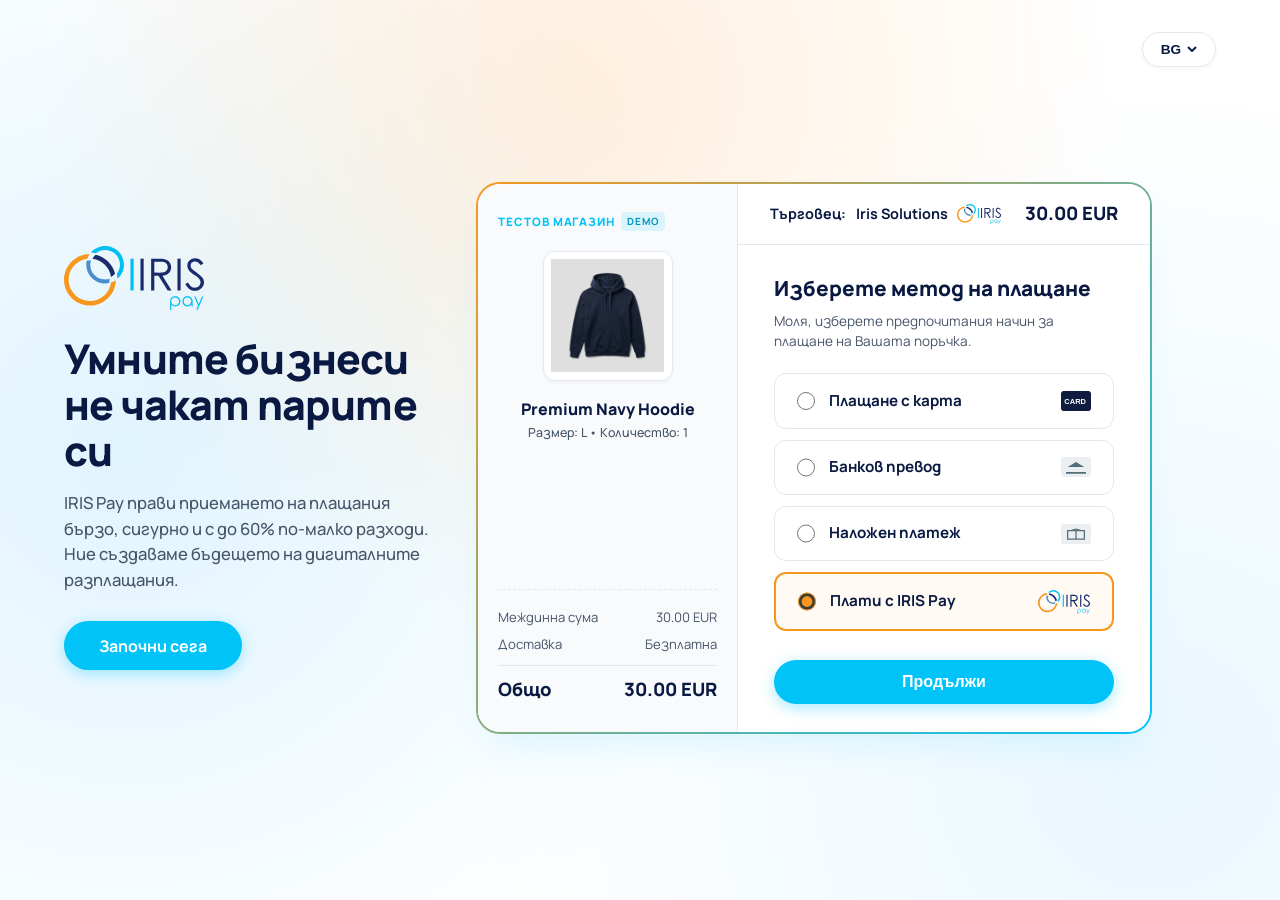
==== commit 6fa05ab9: "Add files via upload" ====
--- a/index.html
+++ b/index.html
@@ -95,7 +95,7 @@
           
           <!-- Checkout Right Panel Main -->
           <section class="widget-main">
-            <!-- Widget Summary Bar -->
+            <!-- Widget Summary Header -->
             <div class="widget-summary-bar">
               <div class="widget-summary-bar__merchant-box">
                 <span class="widget-summary-bar__merchant" data-t="merchantLabel">Търговец:</span>
@@ -233,8 +233,8 @@
               <div id="view-bank-portal" class="bank-portal-inline" style="display: none;">
                 <div class="bank-portal-inline__logo" id="portal-bank-logo-container"></div>
                 <h2 class="bank-portal-inline__title" data-t="bankPortalTitle">Потвърждение на плащането</h2>
-                <p class="bank-portal-inline__desc" id="portal-desc-text">
-                  Моля, потвърдете трансакцията към <span id="portal-desc-merchant">Iris Solutions</span>.
+                <p class="bank-portal-inline__desc" id="portal-desc-text" data-t="bankPortalDesc">
+                  Моля, потвърдете трансакцията към Iris Solutions.
                 </p>
                 
                 <div class="bank-portal-inline__info-box">
@@ -256,8 +256,8 @@
                   </div>
                 </div>
                 
-                <button id="portal-btn-confirm" class="btn btn--portal-confirm">Потвърди плащането</button>
-                <button id="portal-btn-cancel" class="btn btn--portal-cancel">Откажи плащането</button>
+                <button id="portal-btn-confirm" class="btn btn--portal-confirm" data-t="bankPortalConfirm">Потвърди плащането</button>
+                <button id="portal-btn-cancel" class="btn btn--portal-cancel" data-t="bankPortalCancel">Откажи плащането</button>
               </div>
               
             </div>
--- a/style.css
+++ b/style.css
@@ -174,10 +174,10 @@
 .btn--cyan {
   background-color: var(--color-cyan);
   color: #ffffff;
-  padding: 0.9rem 2.5rem;
+  padding: 0.8rem 2.2rem;
   border-radius: 2rem;
   font-weight: 700;
-  font-size: 1.05rem;
+  font-size: 1rem;
   box-shadow: 0 4px 15px rgba(0, 195, 248, 0.35);
   display: inline-flex;
   align-items: center;
@@ -201,7 +201,7 @@
   justify-content: center;
   align-items: center;
   overflow: hidden;
-  padding: 6rem 5% 4rem;
+  padding: 5rem 5% 4rem;
   background-color: #ffffff;
   background-image: 
     radial-gradient(circle at 45% 10%, rgba(254, 215, 170, 0.4) 0%, rgba(255, 255, 255, 0) 50%),
@@ -223,26 +223,28 @@
   text-align: left;
 }
 
+/* Compact Logo, Title & Subtitle sizing */
 .hero__logo {
-  width: 160px;
-  margin-bottom: 2rem;
+  width: 140px;
+  margin-bottom: 1.25rem;
 }
 
 .hero__title {
-  font-size: clamp(2.2rem, 4.2vw, 3.4rem);
+  font-size: clamp(1.8rem, 3.2vw, 2.6rem);
   font-weight: 900;
-  line-height: 1.15;
-  margin-bottom: 1.5rem;
+  line-height: 1.12;
+  margin-bottom: 1rem;
   color: var(--color-primary);
   letter-spacing: -0.02em;
 }
 
 .hero__description {
-  font-size: clamp(1rem, 1.6vw, 1.15rem);
+  font-size: clamp(0.9rem, 1.3vw, 1.05rem);
   font-weight: 500;
   color: var(--color-text-muted);
-  margin-bottom: 2.5rem;
-  line-height: 1.65;
+  margin-bottom: 1.75rem;
+  line-height: 1.55;
+  max-width: 500px;
 }
 
 .hero__actions {
@@ -265,7 +267,7 @@
   border-radius: 1.5rem;
   box-shadow: var(--shadow-lg);
   width: 100%;
-  max-width: 940px; /* Widened checkout widget */
+  max-width: 940px;
   min-height: 540px;
   display: flex;
   flex-direction: row;
@@ -277,7 +279,7 @@
 
 /* Reduced E-Commerce Product Sidebar Width (260px) */
 .widget-sidebar {
-  width: 260px; /* Reduced from 330px to give maximum space to checkout panel */
+  width: 260px;
   flex-shrink: 0;
   background-color: var(--color-sidebar-bg);
   border-right: 1px solid var(--color-border);
@@ -308,7 +310,6 @@
   font-weight: 700;
 }
 
-/* Product Info - Slightly smaller box to fit 260px cleanly */
 .widget-sidebar__product-details {
   display: flex;
   flex-direction: column;
@@ -355,7 +356,6 @@
   text-align: center;
 }
 
-/* Cost Breakdown */
 .widget-sidebar__breakdown {
   margin-top: auto;
   border-top: 1px dashed var(--color-border);
@@ -384,7 +384,7 @@
   display: none;
 }
 
-/* Expanded Checkout Content Panel (Right Panel - takes remaining 680px!) */
+/* Expanded Checkout Content Panel (Right Panel) */
 .widget-main {
   flex: 1;
   background-color: var(--color-card-bg);
@@ -393,7 +393,6 @@
   transition: background-color var(--transition-normal), color var(--transition-normal);
 }
 
-/* Dark mode theme for bank mock portal */
 .widget-main--dark {
   background-color: #1a212d !important;
   color: #ffffff !important;
@@ -412,7 +411,6 @@
   color: #22d3ee !important;
 }
 
-/* Clean, Spacious Widget Summary Header */
 .widget-summary-bar {
   background-color: var(--color-card-bg);
   padding: 1rem 2rem;
@@ -448,7 +446,6 @@
   white-space: nowrap;
 }
 
-/* Widget Content Area */
 .widget-content {
   padding: 1.75rem 2.25rem;
   flex-grow: 1;
@@ -482,7 +479,6 @@
   color: #94a3b8 !important;
 }
 
-/* Checkout selection step */
 .checkout-methods {
   display: flex;
   flex-direction: column;
@@ -561,7 +557,6 @@
   width: auto;
 }
 
-/* Alert box for demo guidance */
 .checkout-alert {
   background-color: #fffbeb;
   border: 1px solid #fef3c7;
@@ -575,7 +570,6 @@
   display: none;
 }
 
-/* Country selection styles in Widget */
 .country-selector {
   display: flex;
   gap: 0.5rem;
@@ -614,7 +608,6 @@
   transform: translateY(-1px);
 }
 
-/* Bank Grid inside Widget */
 .bank-grid {
   display: grid;
   grid-template-columns: repeat(3, 1fr);
@@ -656,7 +649,6 @@
   justify-content: center;
 }
 
-/* Selected Bank Confirmation View */
 .selected-bank-view {
   display: flex;
   flex-direction: column;
@@ -757,7 +749,6 @@
   transform: scale(1.05);
 }
 
-/* INLINE BANK PORTAL DESIGN STYLES */
 .bank-portal-inline {
   display: flex;
   flex-direction: column;
@@ -869,7 +860,6 @@
   background-color: rgba(255, 255, 255, 0.05);
 }
 
-/* Success view styling */
 .success-card {
   text-align: center;
   padding: 1rem 0;
@@ -943,7 +933,6 @@
   color: var(--color-primary);
 }
 
-/* Animations and Responsive adaptations */
 @media (max-width: 1024px) {
   .hero__grid {
     grid-template-columns: 1fr;
@@ -954,9 +943,14 @@
   .hero__content {
     text-align: center;
   }
+
+  .hero__description {
+    margin-left: auto;
+    margin-right: auto;
+  }
   
   .hero__logo {
-    margin: 0 auto 2rem;
+    margin: 0 auto 1.25rem;
   }
   
   .hero__actions {
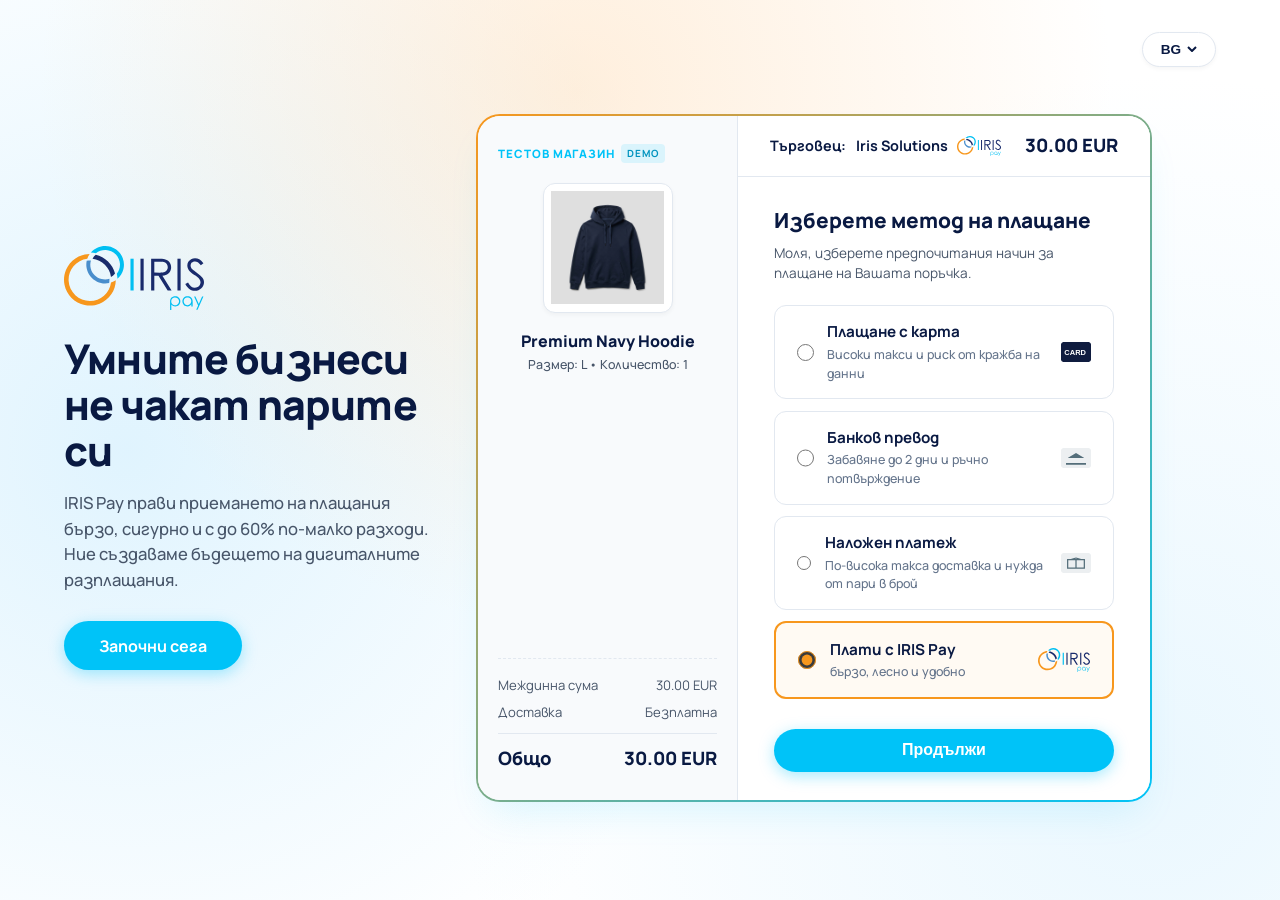
==== commit ebe87c5d: "Add files via upload" ====
--- a/index.html
+++ b/index.html
@@ -126,7 +126,10 @@
                   <div class="method-card" data-method="card">
                     <input type="radio" name="payment-method" class="method-card__radio" id="method-card-input">
                     <div class="method-card__details">
-                      <span class="method-card__name" data-t="methodCard">Плащане с карта</span>
+                      <div class="method-card__text-group">
+                        <span class="method-card__name" data-t="methodCard">Плащане с карта</span>
+                        <span class="method-card__desc" data-t="methodCardDesc">Високи такси и риск от кражба на данни</span>
+                      </div>
                       <div class="method-card__icons">
                         <svg class="method-card__icon" viewBox="0 0 36 24" width="36" height="24">
                           <rect width="36" height="24" rx="3" fill="#0f1c3f"/>
@@ -140,7 +143,10 @@
                   <div class="method-card" data-method="transfer">
                     <input type="radio" name="payment-method" class="method-card__radio" id="method-transfer-input">
                     <div class="method-card__details">
-                      <span class="method-card__name" data-t="methodTransfer">Банков превод</span>
+                      <div class="method-card__text-group">
+                        <span class="method-card__name" data-t="methodTransfer">Банков превод</span>
+                        <span class="method-card__desc" data-t="methodTransferDesc">Забавяне до 2 дни и ръчно потвърждение</span>
+                      </div>
                       <div class="method-card__icons">
                         <svg class="method-card__icon" viewBox="0 0 36 24" width="36" height="24">
                           <rect width="36" height="24" rx="3" fill="#eceff1"/>
@@ -154,7 +160,10 @@
                   <div class="method-card" data-method="cod">
                     <input type="radio" name="payment-method" class="method-card__radio" id="method-cod-input">
                     <div class="method-card__details">
-                      <span class="method-card__name" data-t="methodCod">Наложен платеж</span>
+                      <div class="method-card__text-group">
+                        <span class="method-card__name" data-t="methodCod">Наложен платеж</span>
+                        <span class="method-card__desc" data-t="methodCodDesc">По-висока такса доставка и нужда от пари в брой</span>
+                      </div>
                       <div class="method-card__icons">
                         <svg class="method-card__icon" viewBox="0 0 36 24" width="36" height="24">
                           <rect width="36" height="24" rx="3" fill="#eceff1"/>
@@ -168,7 +177,10 @@
                   <div class="method-card method-card--iris method-card--selected" data-method="iris">
                     <input type="radio" name="payment-method" class="method-card__radio" id="method-iris-input" checked>
                     <div class="method-card__details">
-                      <span class="method-card__name" data-t="methodIris">Плати с IRIS Pay</span>
+                      <div class="method-card__text-group">
+                        <span class="method-card__name" data-t="methodIris">Плати с IRIS Pay</span>
+                        <span class="method-card__desc" data-t="methodIrisDesc">бързо, лесно и удобно</span>
+                      </div>
                       <img src="iris-logo.svg" alt="IRIS Pay Logo" class="method-card__logo">
                     </div>
                   </div>
--- a/style.css
+++ b/style.css
@@ -541,6 +541,19 @@
   font-size: 0.95rem;
 }
 
+.method-card__text-group {
+  display: flex;
+  flex-direction: column;
+  text-align: left;
+  gap: 0.1rem;
+}
+
+.method-card__desc {
+  font-size: 0.78rem;
+  color: #64748b;
+  font-weight: 500;
+}
+
 .method-card__icons {
   display: flex;
   gap: 0.25rem;
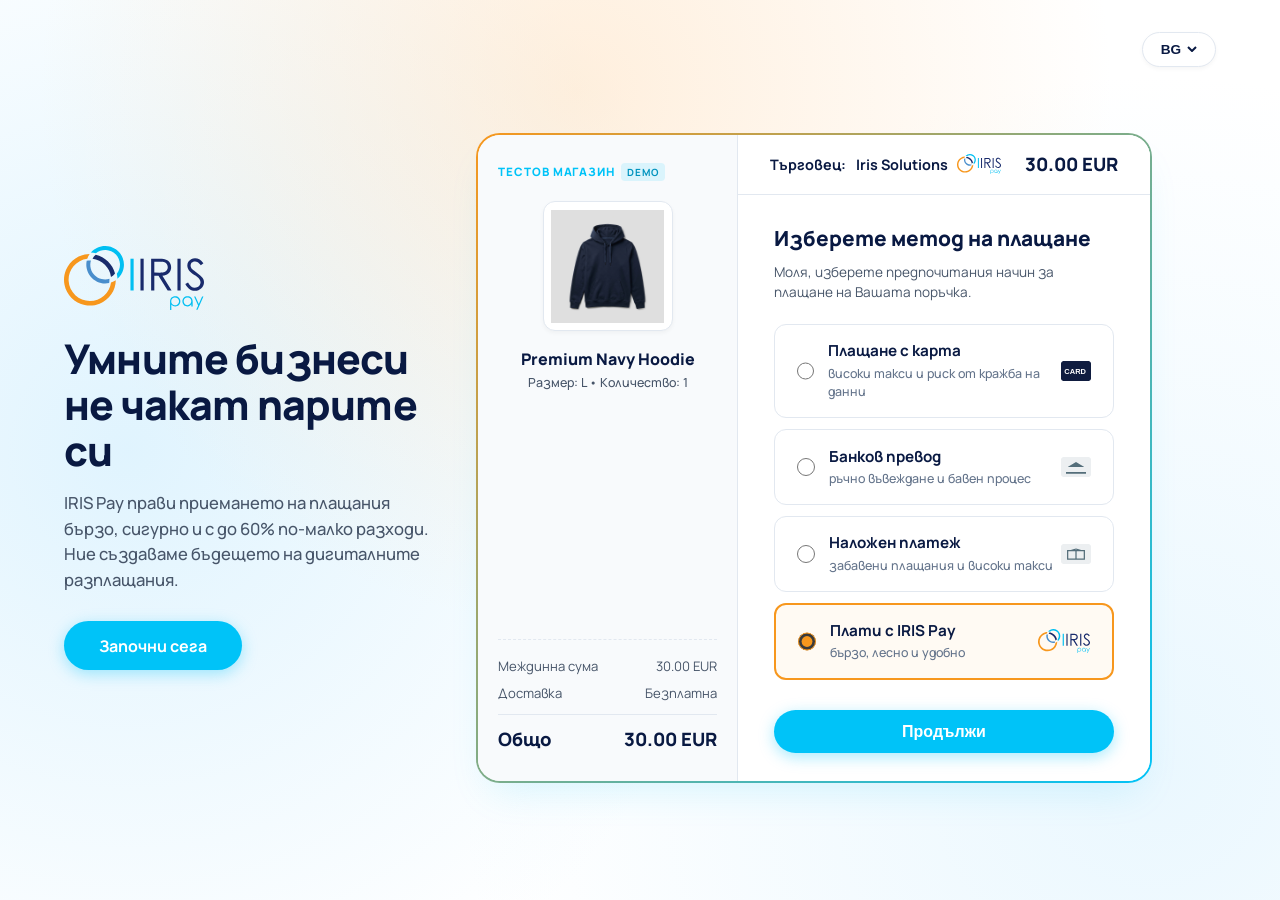
==== commit d8e5f9e5: "Add files via upload" ====
--- a/index.html
+++ b/index.html
@@ -128,7 +128,7 @@
                     <div class="method-card__details">
                       <div class="method-card__text-group">
                         <span class="method-card__name" data-t="methodCard">Плащане с карта</span>
-                        <span class="method-card__desc" data-t="methodCardDesc">Високи такси и риск от кражба на данни</span>
+                        <span class="method-card__desc" data-t="methodCardDesc">високи такси и риск от кражба на данни</span>
                       </div>
                       <div class="method-card__icons">
                         <svg class="method-card__icon" viewBox="0 0 36 24" width="36" height="24">
@@ -145,7 +145,7 @@
                     <div class="method-card__details">
                       <div class="method-card__text-group">
                         <span class="method-card__name" data-t="methodTransfer">Банков превод</span>
-                        <span class="method-card__desc" data-t="methodTransferDesc">Забавяне до 2 дни и ръчно потвърждение</span>
+                        <span class="method-card__desc" data-t="methodTransferDesc">ръчно въвеждане и бавен процес</span>
                       </div>
                       <div class="method-card__icons">
                         <svg class="method-card__icon" viewBox="0 0 36 24" width="36" height="24">
@@ -162,7 +162,7 @@
                     <div class="method-card__details">
                       <div class="method-card__text-group">
                         <span class="method-card__name" data-t="methodCod">Наложен платеж</span>
-                        <span class="method-card__desc" data-t="methodCodDesc">По-висока такса доставка и нужда от пари в брой</span>
+                        <span class="method-card__desc" data-t="methodCodDesc">забавени плащания и високи такси</span>
                       </div>
                       <div class="method-card__icons">
                         <svg class="method-card__icon" viewBox="0 0 36 24" width="36" height="24">
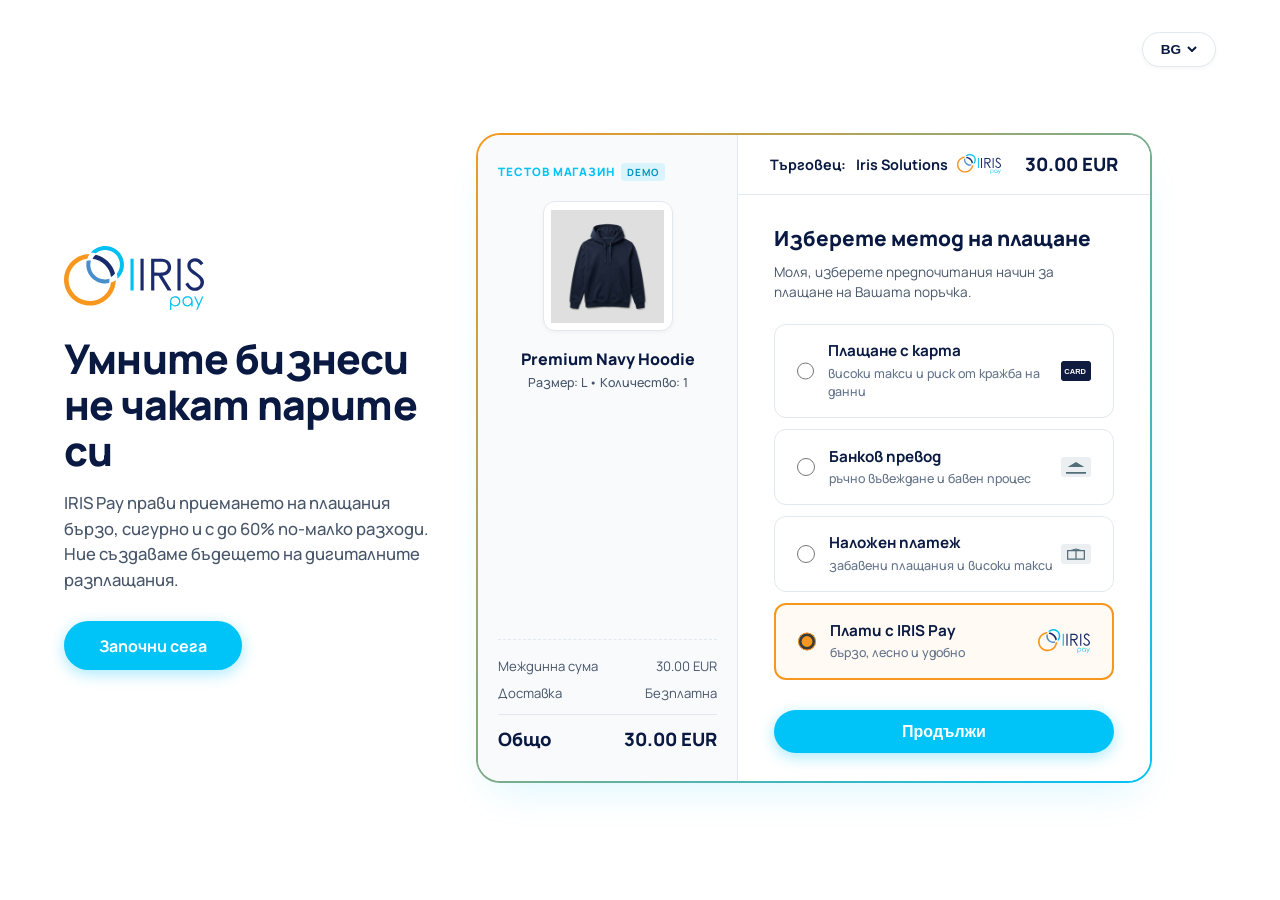
==== commit 7a688a06: "Add files via upload" ====
--- a/index.html
+++ b/index.html
@@ -1,285 +1,12 @@
-<!DOCTYPE html>
-<html lang="bg">
-<head>
-  <meta charset="UTF-8">
-  <meta name="viewport" content="width=device-width, initial-scale=1.0">
-  <title>IRIS Pay - Умните бизнеси не чакат парите си</title>
-  <meta name="description" content="IRIS Pay прави приемането на плащания бързо, сигурно и с до 60% по-малко разходи. Ние създаваме бъдещето на дигиталните разплащания.">
-  <meta name="keywords" content="IRIS Pay, Open Banking, плащане по сметка, БГ банки, финтех">
-  <link rel="stylesheet" href="style.css">
-  <link rel="shortcut icon" href="iris-logo.svg" type="image/svg+xml">
-</head>
-<body>
-
-  <!-- Floating Top-Right 6-Language Switcher (BG, EN, RO, HR, GR, IT) -->
-  <div class="floating-lang-selector" id="lang-selector">
-    <div class="language-selector">
-      <button class="language-btn" id="language-toggle">
-        <span id="current-lang-text">BG</span>
-        <svg viewBox="0 0 10 6">
-          <path d="M1 1L5 5L9 1"/>
-        </svg>
-      </button>
-      <ul class="language-dropdown" id="language-dropdown">
-        <li class="language-item" data-lang="bg"><a href="#">🇧🇬 Български (BG)</a></li>
-        <li class="language-item" data-lang="en"><a href="#">🇬🇧 English (EN)</a></li>
-        <li class="language-item" data-lang="ro"><a href="#">🇷🇴 Română (RO)</a></li>
-        <li class="language-item" data-lang="hr"><a href="#">🇭🇷 Hrvatski (HR)</a></li>
-        <li class="language-item" data-lang="gr"><a href="#">🇬🇷 Ελληνικά (GR)</a></li>
-        <li class="language-item" data-lang="it"><a href="#">🇮🇹 Italiano (IT)</a></li>
-      </ul>
-    </div>
-  </div>
-
-  <!-- Hero Section -->
-  <main class="hero" id="hero-section">
-    <div class="hero__grid">
-      <!-- Left Column: Branding Title & Description -->
-      <div class="hero__content">
-        <img src="iris-logo.svg" alt="IRIS Logo Big" class="hero__logo">
-        <h1 class="hero__title" data-t="heroTitle">Умните бизнеси не чакат парите си</h1>
-        <p class="hero__description" data-t="heroSubtitle">
-          IRIS Pay прави приемането на плащания бързо, сигурно и с до 60% по-малко разходи. 
-          Ние създаваме бъдещето на дигиталните разплащания.
-        </p>
-        <div class="hero__actions">
-          <a href="https://irispay.eu/bg/register" target="_blank" class="btn btn--cyan" id="start-now-btn" data-t="startNow">
-            Започни сега
-          </a>
-        </div>
-      </div>
-      
-      <!-- Right Column: Interactive Embedded Widget -->
-      <div class="demo-widget-column" id="demo-widget-section">
-        <!-- Widened payment widget layout (940px max-width) -->
-        <div class="payment-widget">
-          
-          <!-- E-Commerce Left Panel Sidebar -->
-          <aside class="widget-sidebar">
-            <div class="widget-sidebar__store-header">
-              <span data-t="storeHeader">Тестов магазин</span>
-              <span class="widget-sidebar__store-badge">Demo</span>
-            </div>
-            
-            <div class="widget-sidebar__product-details">
-              <div class="widget-sidebar__product-img-box">
-                <img src="demo_hoodie.png" alt="Premium Hoodie" class="widget-sidebar__product-img">
-              </div>
-              <h3 class="widget-sidebar__product-title" data-t="productTitle">Premium Navy Hoodie</h3>
-              <p class="widget-sidebar__product-meta">
-                <span data-t="productSize">Размер: L</span> &bull; <span data-t="productQty">Количество: 1</span>
-              </p>
-            </div>
-            
-            <!-- Mobile compact summary info -->
-            <div class="widget-sidebar__mobile-summary">
-              <span class="widget-sidebar__mobile-total-label" data-t="totalLabel">Общо</span>
-              <span class="widget-sidebar__mobile-total-val">30.00 EUR</span>
-            </div>
-            
-            <div class="widget-sidebar__breakdown">
-              <div class="widget-sidebar__row">
-                <span data-t="subtotalLabel">Междинна сума</span>
-                <span>30.00 EUR</span>
-              </div>
-              <div class="widget-sidebar__row">
-                <span data-t="shippingLabel">Доставка</span>
-                <span data-t="shippingVal">Безплатна</span>
-              </div>
-              <div class="widget-sidebar__row widget-sidebar__row--total">
-                <span data-t="totalLabel">Общо</span>
-                <span>30.00 EUR</span>
-              </div>
-            </div>
-          </aside>
-          
-          <!-- Checkout Right Panel Main -->
-          <section class="widget-main">
-            <!-- Widget Summary Header -->
-            <div class="widget-summary-bar">
-              <div class="widget-summary-bar__merchant-box">
-                <span class="widget-summary-bar__merchant" data-t="merchantLabel">Търговец:</span>
-                <span class="widget-summary-bar__merchant">Iris Solutions</span>
-                <img src="iris-logo.svg" alt="Iris Solutions Logo" class="widget-summary-bar__merchant-logo">
-              </div>
-              
-              <!-- Hidden Timer (activated during Iris Pay flow) -->
-              <div class="timer-container" id="widget-timer-header" style="display: none;">
-                <div class="timer-box">
-                  <span id="timer-minutes">04</span>:<span id="timer-seconds">00</span>
-                </div>
-              </div>
-              
-              <div class="widget-summary-bar__amount">30.00 EUR</div>
-            </div>
-            
-            <!-- Widget Content Body -->
-            <div class="widget-content" id="widget-content-body">
-              
-              <!-- Step 1: Mock Merchant Checkout -->
-              <div id="view-checkout-select">
-                <h3 class="widget-title" data-t="checkoutTitle">Изберете метод на плащане</h3>
-                <p class="widget-subtitle" data-t="checkoutSubtitle">Моля, изберете предпочитания начин за плащане на Вашата поръчка.</p>
-                
-                <div class="checkout-methods">
-                  <!-- Method 1: Card -->
-                  <div class="method-card" data-method="card">
-                    <input type="radio" name="payment-method" class="method-card__radio" id="method-card-input">
-                    <div class="method-card__details">
-                      <div class="method-card__text-group">
-                        <span class="method-card__name" data-t="methodCard">Плащане с карта</span>
-                        <span class="method-card__desc" data-t="methodCardDesc">високи такси и риск от кражба на данни</span>
-                      </div>
-                      <div class="method-card__icons">
-                        <svg class="method-card__icon" viewBox="0 0 36 24" width="36" height="24">
-                          <rect width="36" height="24" rx="3" fill="#0f1c3f"/>
-                          <text x="4" y="16" fill="#fff" font-size="9" font-family="sans-serif" font-weight="bold">CARD</text>
-                        </svg>
-                      </div>
-                    </div>
-                  </div>
-                  
-                  <!-- Method 2: Bank Transfer -->
-                  <div class="method-card" data-method="transfer">
-                    <input type="radio" name="payment-method" class="method-card__radio" id="method-transfer-input">
-                    <div class="method-card__details">
-                      <div class="method-card__text-group">
-                        <span class="method-card__name" data-t="methodTransfer">Банков превод</span>
-                        <span class="method-card__desc" data-t="methodTransferDesc">ръчно въвеждане и бавен процес</span>
-                      </div>
-                      <div class="method-card__icons">
-                        <svg class="method-card__icon" viewBox="0 0 36 24" width="36" height="24">
-                          <rect width="36" height="24" rx="3" fill="#eceff1"/>
-                          <path d="M18 6 L8 12 L28 12 Z M10 12 L10 18 M14 12 L14 18 M18 12 L18 18 M22 12 L22 18 M26 12 L26 18 M6 18 L30 18 L30 20 L6 20 Z" fill="#546e7a"/>
-                        </svg>
-                      </div>
-                    </div>
-                  </div>
-                  
-                  <!-- Method 3: COD -->
-                  <div class="method-card" data-method="cod">
-                    <input type="radio" name="payment-method" class="method-card__radio" id="method-cod-input">
-                    <div class="method-card__details">
-                      <div class="method-card__text-group">
-                        <span class="method-card__name" data-t="methodCod">Наложен платеж</span>
-                        <span class="method-card__desc" data-t="methodCodDesc">забавени плащания и високи такси</span>
-                      </div>
-                      <div class="method-card__icons">
-                        <svg class="method-card__icon" viewBox="0 0 36 24" width="36" height="24">
-                          <rect width="36" height="24" rx="3" fill="#eceff1"/>
-                          <path d="M8 8 L28 8 L28 18 L8 18 Z M18 6 L12 8 M18 6 L24 8 M18 8 L18 18" stroke="#546e7a" stroke-width="1.5" fill="none"/>
-                        </svg>
-                      </div>
-                    </div>
-                  </div>
-                  
-                  <!-- Method 4: IRIS Pay -->
-                  <div class="method-card method-card--iris method-card--selected" data-method="iris">
-                    <input type="radio" name="payment-method" class="method-card__radio" id="method-iris-input" checked>
-                    <div class="method-card__details">
-                      <div class="method-card__text-group">
-                        <span class="method-card__name" data-t="methodIris">Плати с IRIS Pay</span>
-                        <span class="method-card__desc" data-t="methodIrisDesc">бързо, лесно и удобно</span>
-                      </div>
-                      <img src="iris-logo.svg" alt="IRIS Pay Logo" class="method-card__logo">
-                    </div>
-                  </div>
-                </div>
-                
-                <!-- Guidance Alert Box -->
-                <div class="checkout-alert" id="checkout-alert"></div>
-                
-                <button class="btn btn--cyan" id="btn-checkout-next" style="margin-top: 1rem; border-radius: 2rem; width: 100%;">
-                  <span data-t="continue">Продължи</span>
-                </button>
-              </div>
-              
-              <!-- Step 2: Country & Bank Selection (Initially Hidden) -->
-              <div id="view-bank-list" style="display: none;">
-                <h3 class="widget-title" data-t="title">Държава на банковата сметка</h3>
-                
-                <!-- Country Selector flags -->
-                <div class="country-selector" id="flags-container"></div>
-                
-                <h3 class="widget-title" data-t="chooseBank" style="margin-top: 1rem;">Изберете Вашата банка</h3>
-                <p class="widget-subtitle" data-t="chooseBankSubtitle">Когато изберете банката си, ще бъдете пренасочени към нейното приложение.</p>
-                
-                <!-- Bank Items Grid -->
-                <div class="bank-grid" id="bank-grid"></div>
-              </div>
-              
-              <!-- Step 3: Selected Bank Confirmation (Initially Hidden) -->
-              <div id="view-bank-confirm" class="selected-bank-view" style="display: none;">
-                <div class="selected-bank-header">
-                  <div class="selected-bank-title">
-                    <span data-t="selectedBank">Избрана банка:</span>
-                    <span class="selected-bank-name dynamic-bank-name">Revolut</span>
-                  </div>
-                  <a href="#" class="back-link" id="back-to-list">
-                    <svg width="12" height="12" viewBox="0 0 24 24" fill="none" stroke="currentColor" stroke-width="2.5" stroke-linecap="round" stroke-linejoin="round" style="transform: rotate(180deg);">
-                      <line x1="5" y1="12" x2="19" y2="12"></line>
-                      <polyline points="12 5 19 12 12 19"></polyline>
-                    </svg>
-                    <span data-t="selectOtherBank">Изберете друга банка</span>
-                  </a>
-                </div>
-                
-                <div class="selected-bank-instructions" id="instructions-text">
-                  <!-- Dynamically populated instructions -->
-                </div>
-                
-                <div class="selected-bank-actions">
-                  <button class="btn btn--widget-continue" id="btn-continue-widget">
-                    <span data-t="continue">Продължи</span>
-                  </button>
-                  <button class="btn--circle-arrow-widget" id="btn-continue-circle-widget">
-                    <svg width="14" height="14" viewBox="0 0 24 24" fill="none" stroke="currentColor" stroke-width="3" stroke-linecap="round" stroke-linejoin="round">
-                      <line x1="5" y1="12" x2="19" y2="12"></line>
-                      <polyline points="12 5 19 12 12 19"></polyline>
-                    </svg>
-                  </button>
-                </div>
-              </div>
-              
-              <!-- Step 4: Inline Mock Bank Portal (Initially Hidden) -->
-              <div id="view-bank-portal" class="bank-portal-inline" style="display: none;">
-                <div class="bank-portal-inline__logo" id="portal-bank-logo-container"></div>
-                <h2 class="bank-portal-inline__title" data-t="bankPortalTitle">Потвърждение на плащането</h2>
-                <p class="bank-portal-inline__desc" id="portal-desc-text" data-t="bankPortalDesc">
-                  Моля, потвърдете трансакцията към Iris Solutions.
-                </p>
-                
-                <div class="bank-portal-inline__info-box">
-                  <div class="bank-portal-inline__row">
-                    <span class="bank-portal-inline__label" data-t="merchantLabel">Търговец:</span>
-                    <span class="bank-portal-inline__val" id="portal-merchant-val">Iris Solutions</span>
-                  </div>
-                  <div class="bank-portal-inline__row">
-                    <span class="bank-portal-inline__label" data-t="description">Описание:</span>
-                    <span class="bank-portal-inline__val" id="portal-desc-val">IRIS-1042: Premium Navy Hoodie</span>
-                  </div>
-                  <div class="bank-portal-inline__row">
-                    <span class="bank-portal-inline__label" data-t="date">Дата:</span>
-                    <span class="bank-portal-inline__val" id="portal-date-val">2026-07-08 14:53:24</span>
-                  </div>
-                  <div class="bank-portal-inline__row">
-                    <span class="bank-portal-inline__label" data-t="amountLabel">Сума:</span>
-                    <span class="bank-portal-inline__val" id="portal-amount-val">30.00 EUR</span>
-                  </div>
-                </div>
-                
-                <button id="portal-btn-confirm" class="btn btn--portal-confirm" data-t="bankPortalConfirm">Потвърди плащането</button>
-                <button id="portal-btn-cancel" class="btn btn--portal-cancel" data-t="bankPortalCancel">Откажи плащането</button>
-              </div>
-              
-            </div>
-          </section>
-          
-        </div>
-      </div>
-    </div>
-  </main>
-
-  <script src="app.js"></script>
-</body>
-</html>
+<!DOCTYPE html>
+<html lang="bg">
+<head>
+  <meta charset="UTF-8">
+  <meta http-equiv="refresh" content="0;url=/bg/">
+  <title>IRIS Pay</title>
+  <script>window.location.replace('/bg/');</script>
+</head>
+<body>
+  <p>Redirecting to <a href="/bg/">/bg/</a>...</p>
+</body>
+</html>
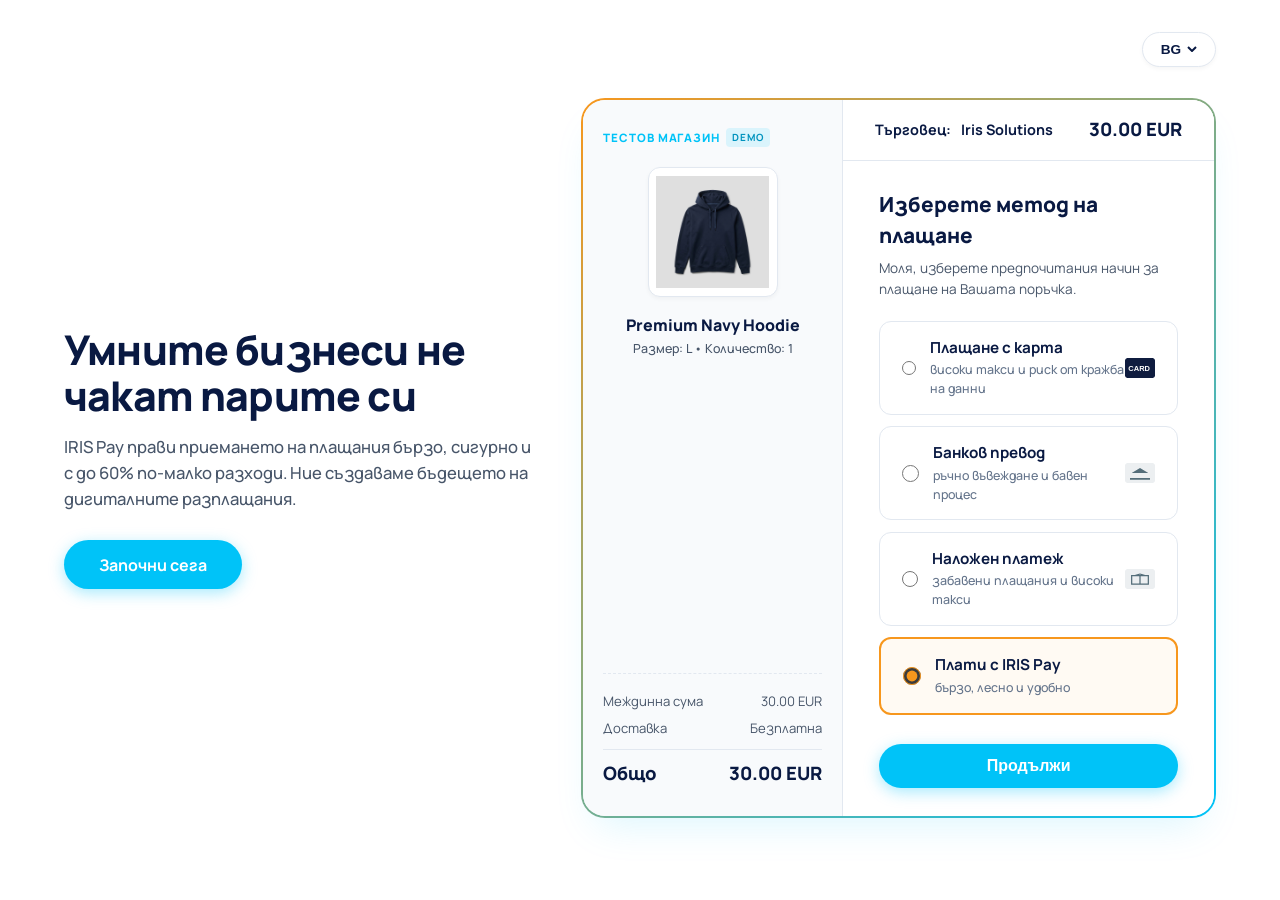
==== commit 5b8f0be5: "Add files via upload" ====
--- a/index.html
+++ b/index.html
@@ -8,5 +8,35 @@
 </head>
 <body>
   <p>Redirecting to <a href="/bg/">/bg/</a>...</p>
+  <script>
+    // Изпраща височината на съдържанието към родителската страница
+    if (window.self !== window.top) {
+      document.documentElement.style.overflow = "hidden";
+      document.body.style.overflow = "hidden";
+
+      const content = document.querySelector(".wrap") || document.querySelector(".hero") || document.querySelector("main") || document.body;
+      if (content && content.classList.contains("hero")) {
+        content.style.minHeight = "auto";
+      }
+      let lastHeight = 0;
+
+      const postHeight = () => {
+        if (!content) return;
+        const height = Math.ceil(content.getBoundingClientRect().height);
+        if (height === lastHeight || height === 0) return;
+        lastHeight = height;
+        window.parent.postMessage({ type: "compound-calc:height", height }, "*");
+      };
+
+      if (window.ResizeObserver && content) {
+        new ResizeObserver(postHeight).observe(content);
+      }
+      window.addEventListener("load", postHeight);
+      document.querySelectorAll("details").forEach((d) =>
+        d.addEventListener("toggle", postHeight)
+      );
+      postHeight();
+    }
+  </script>
 </body>
 </html>
